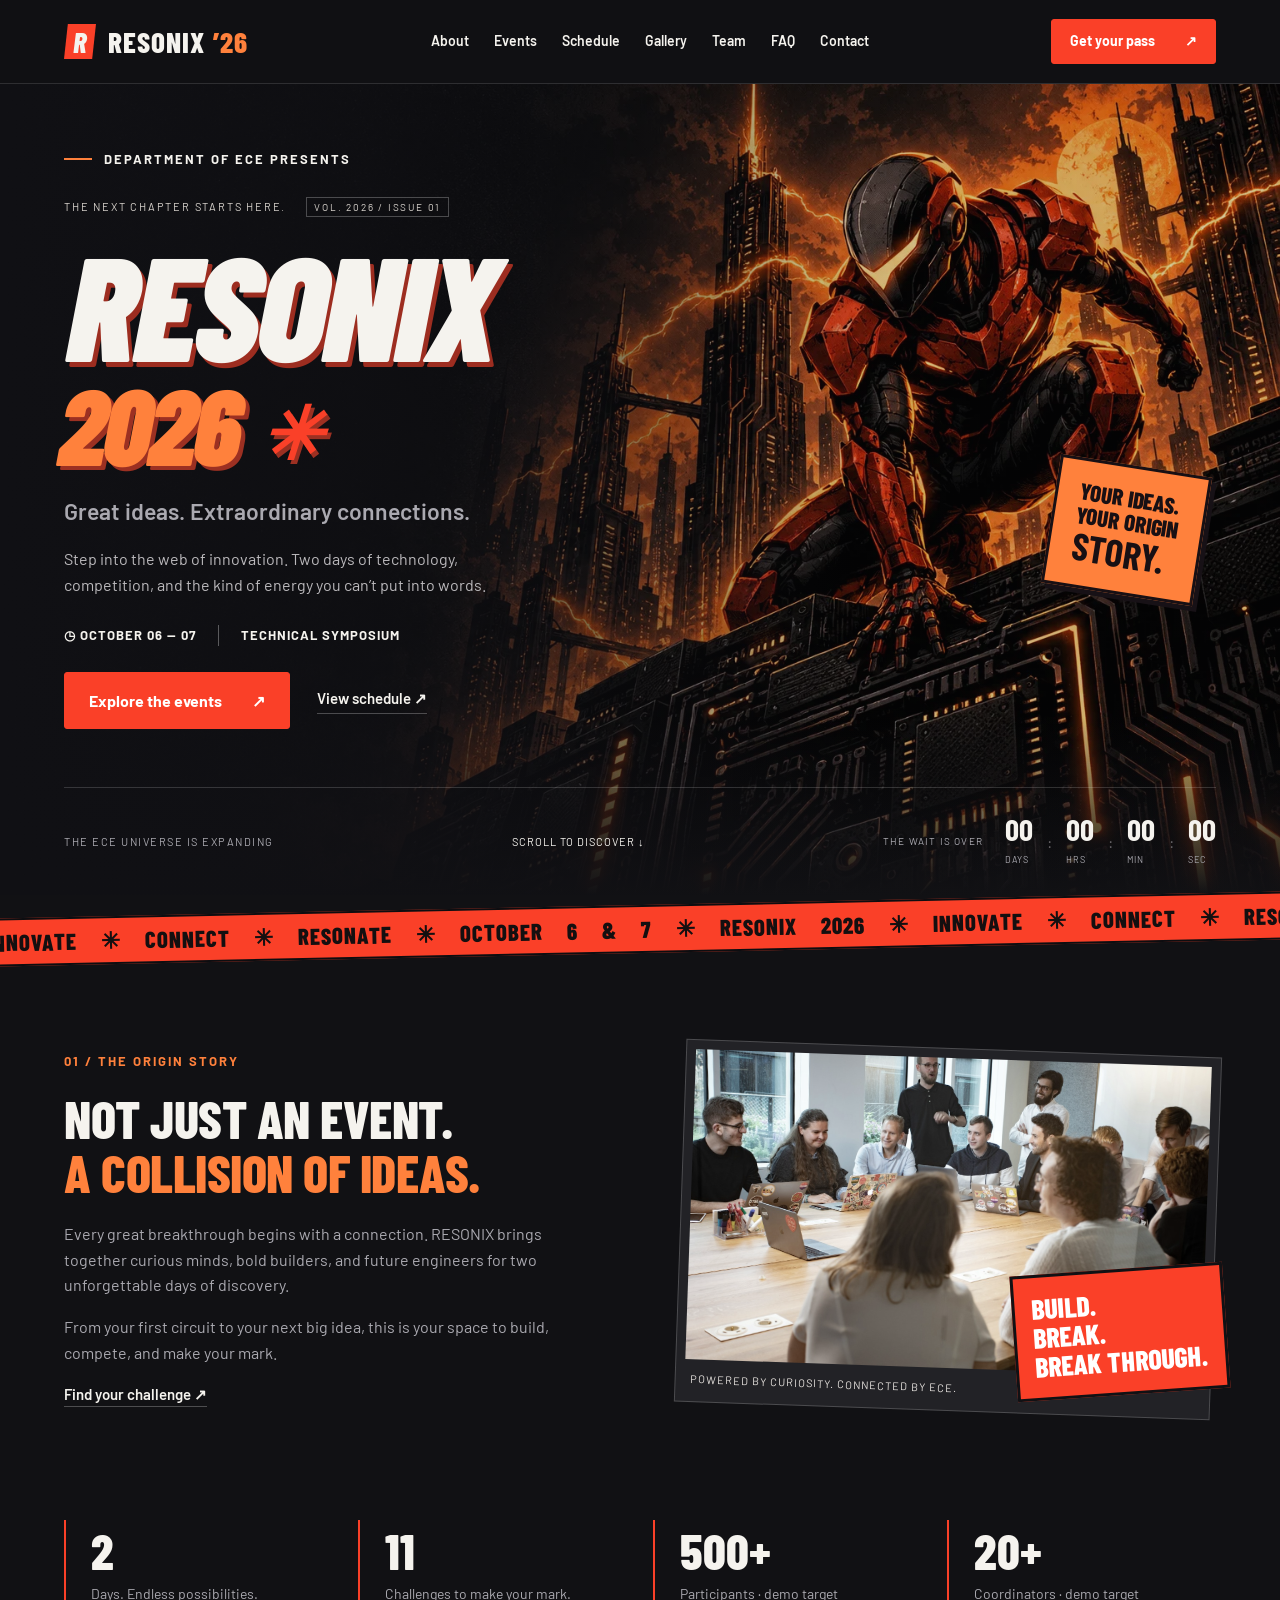
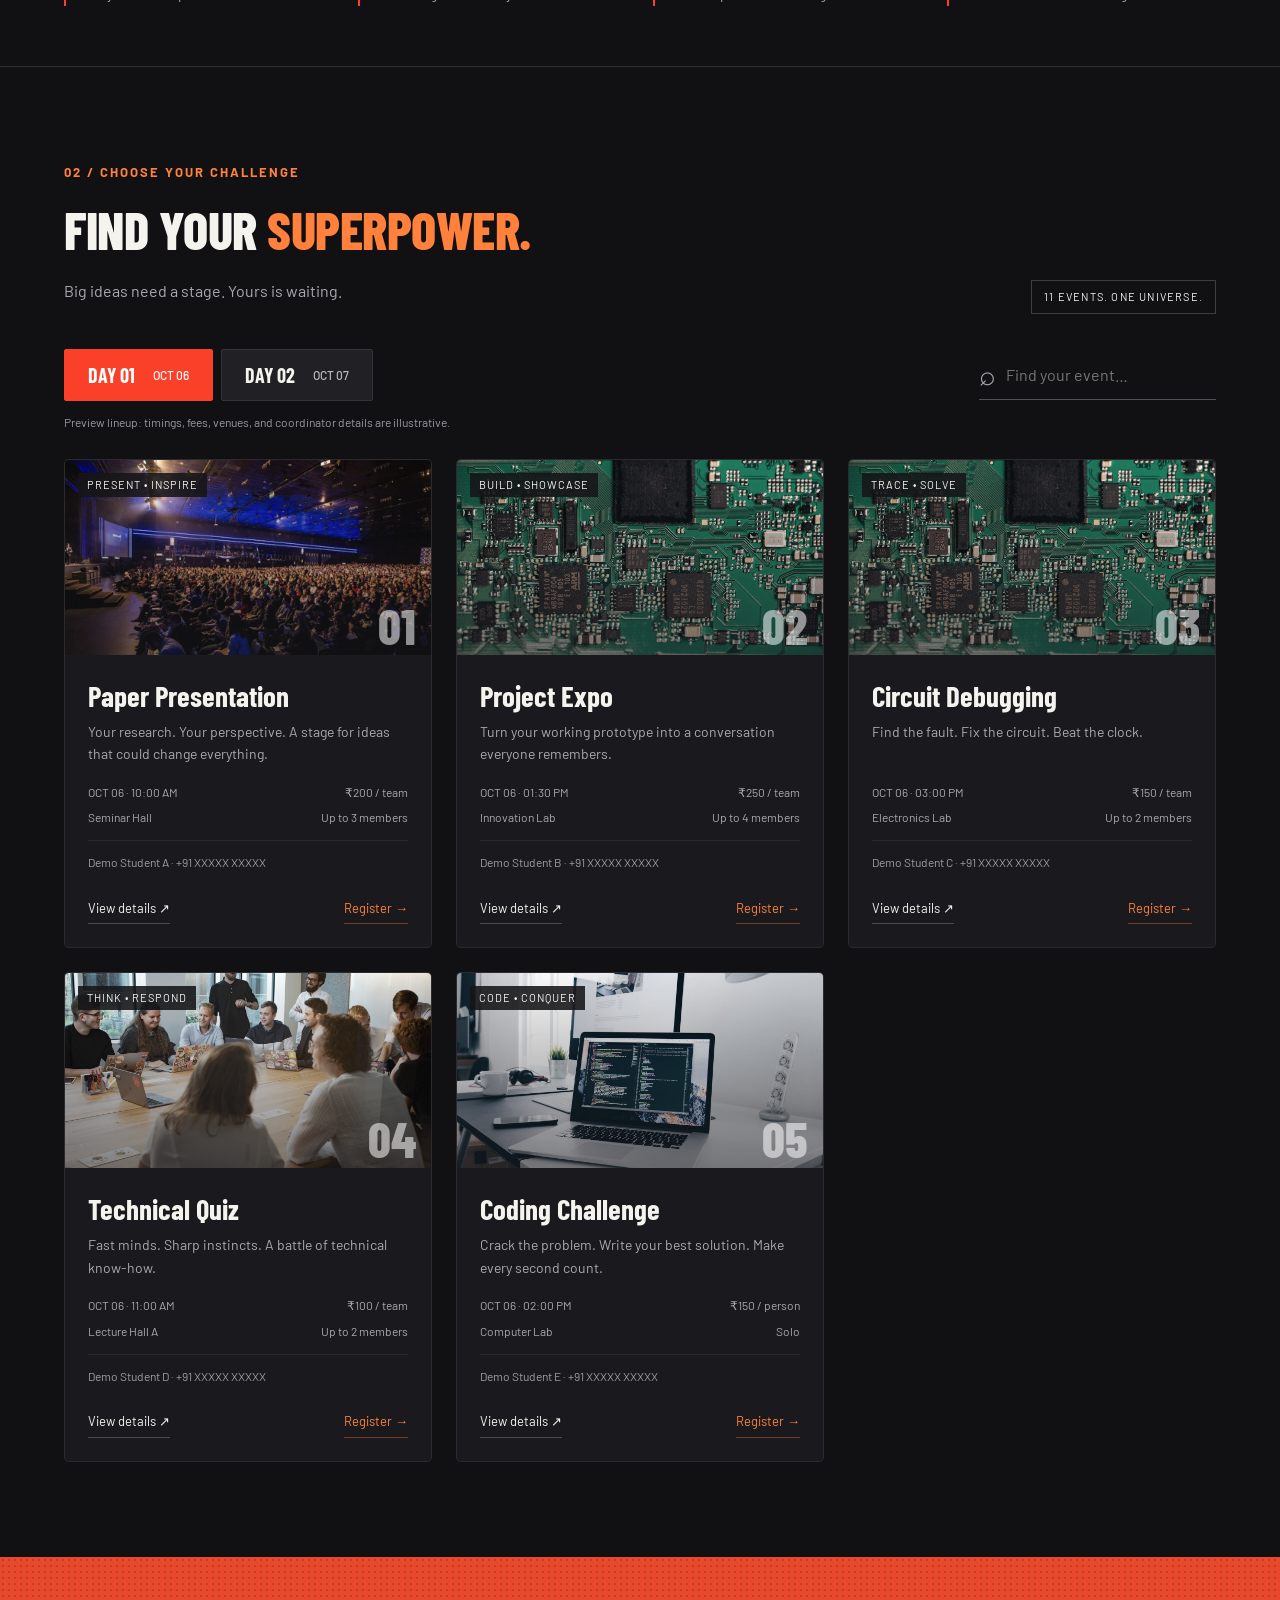
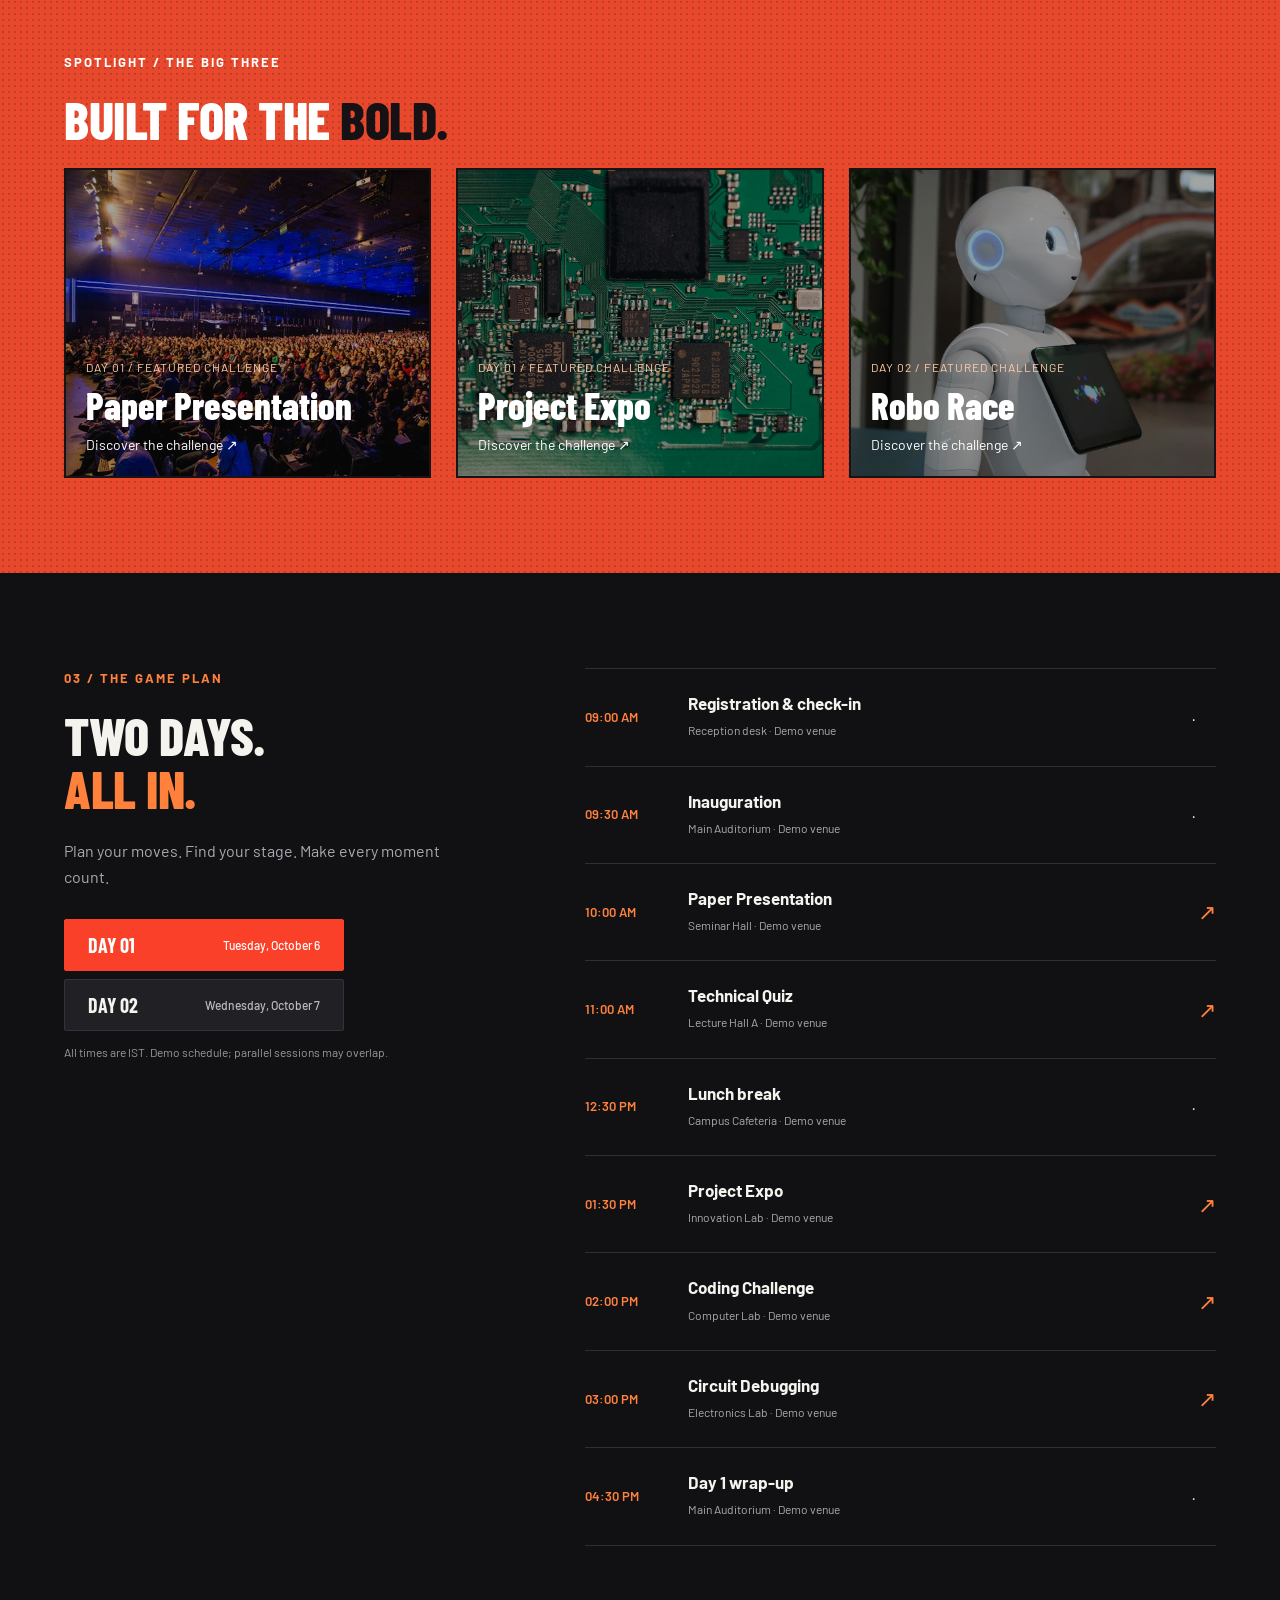
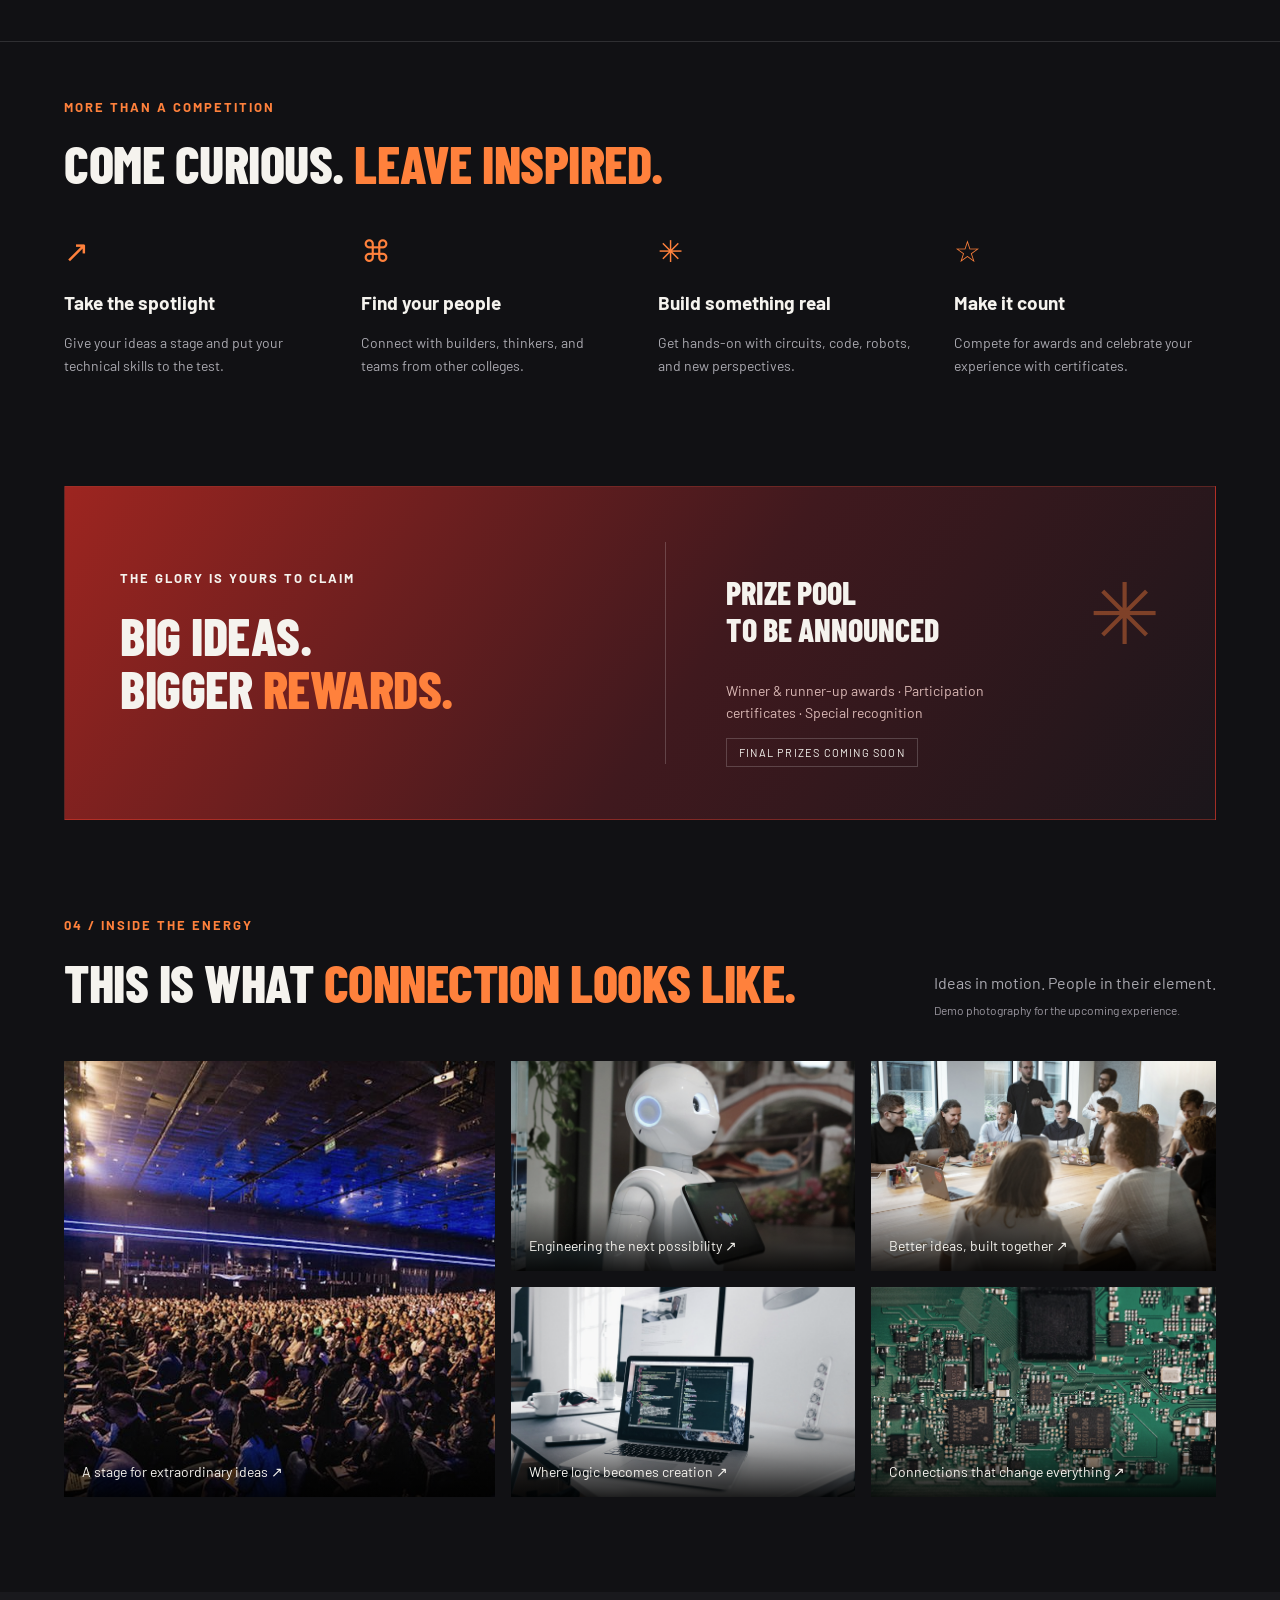
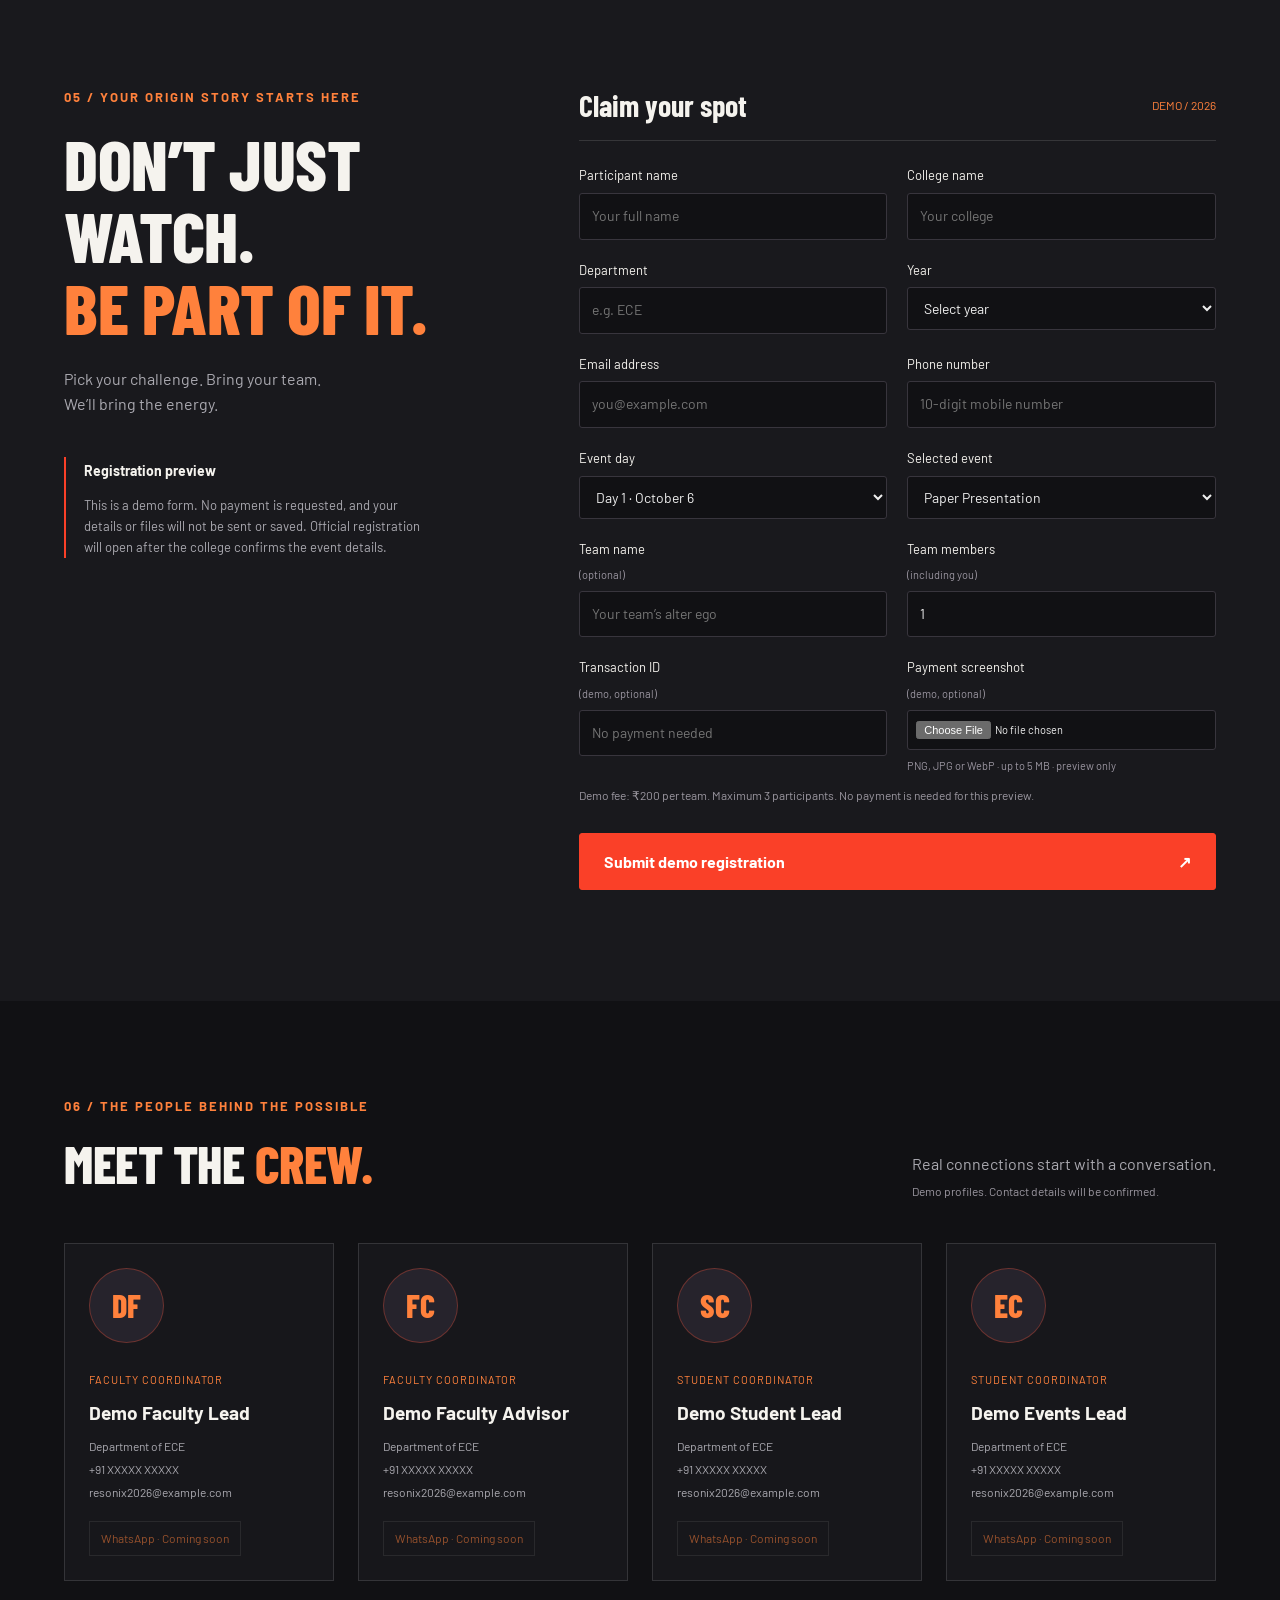
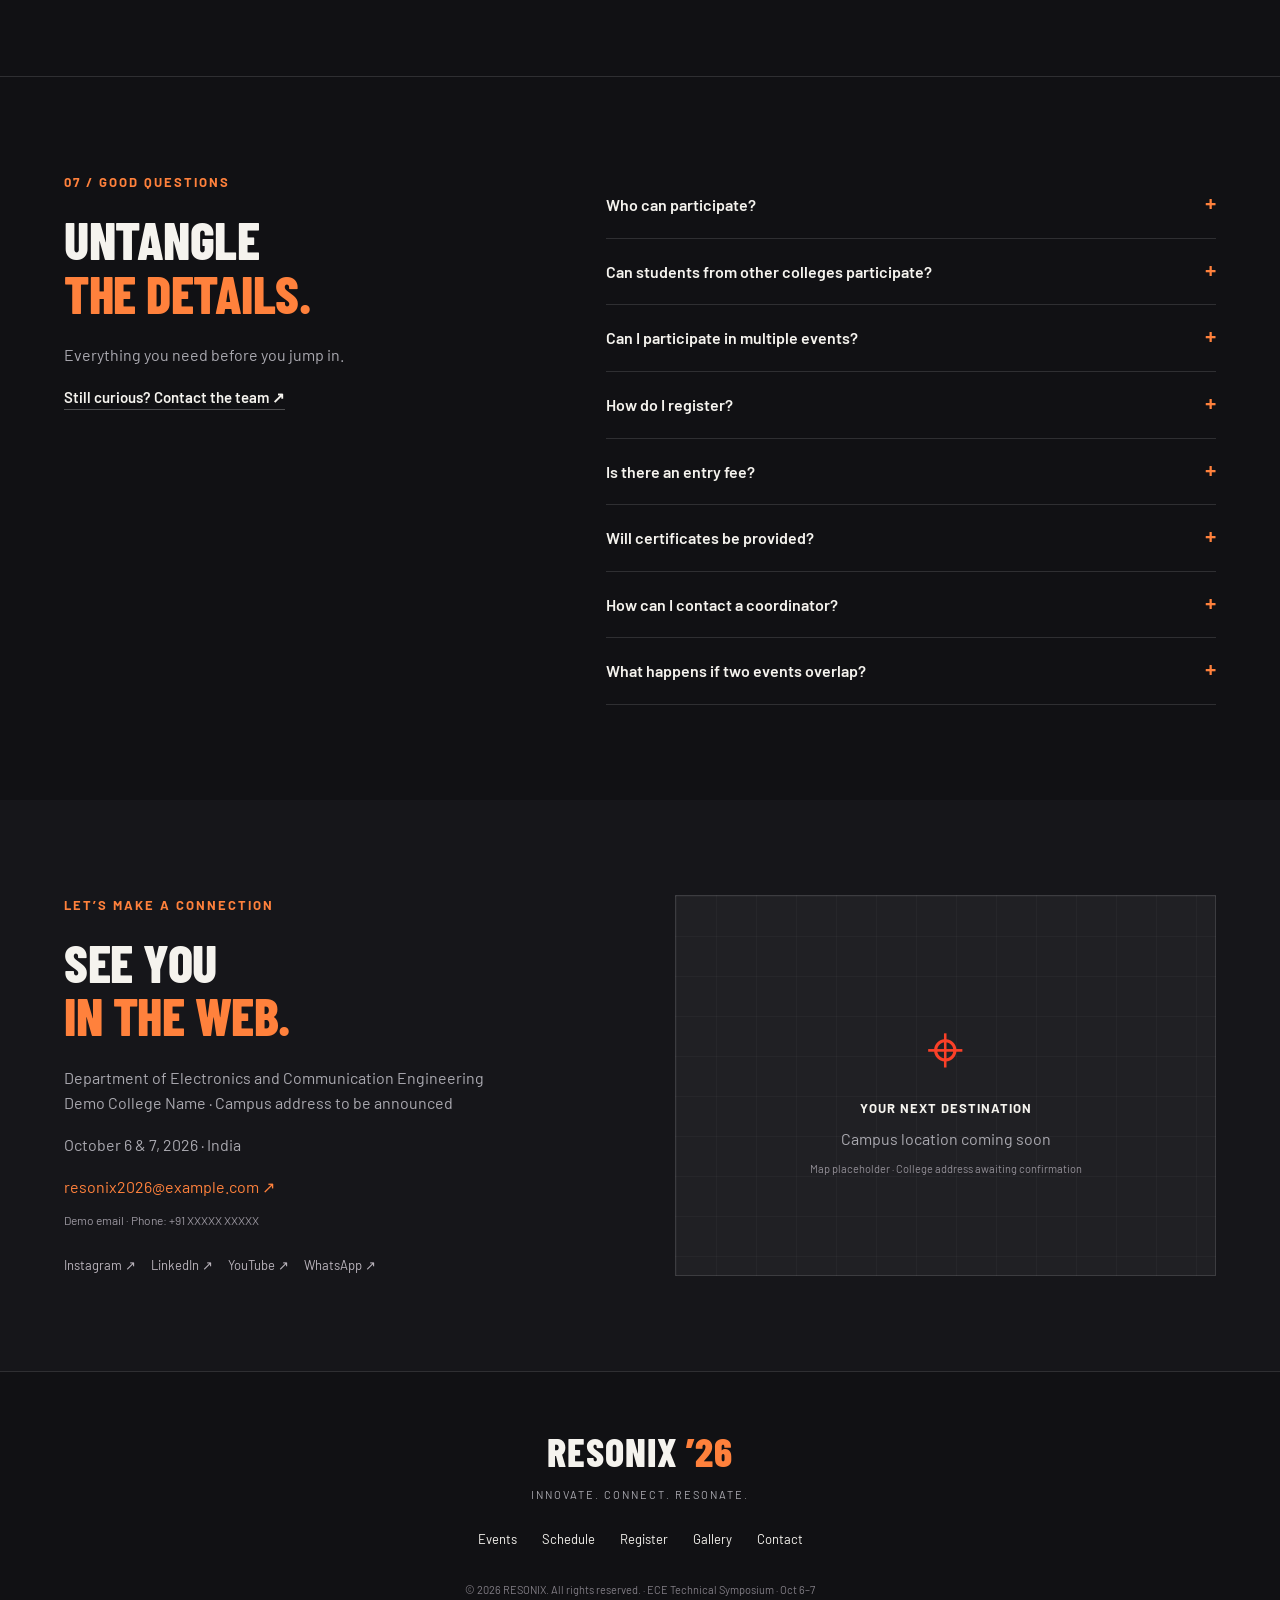
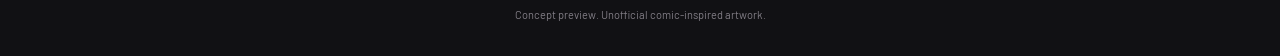
==== index.html @ 9acc8e42 "first commit" ====
<!doctype html>
<html lang="en"><head><meta charset="UTF-8"><meta name="viewport" content="width=device-width, initial-scale=1"><meta name="theme-color" content="#f14723"><title>RESONIX 2026 | Enter the web of innovation</title><meta name="description" content="Two days. Eleven challenges. One extraordinary connection. Explore RESONIX 2026, the ECE technical symposium on October 6 & 7."><link rel="icon" type="image/svg+xml" href="data:image/svg+xml,%3Csvg xmlns='http://www.w3.org/2000/svg' viewBox='0 0 40 40'%3E%3Crect width='40' height='40' rx='8' fill='%23ef4026'/%3E%3Cpath d='M11 30V10h11q10 0 7 9l-5 4 6 7h-8l-7-10h6q5 0 3-4h-7v14' fill='white'/%3E%3C/svg%3E"><link rel="stylesheet" href="style.css"><script src="data.js" defer></script><script src="app.js" defer></script></head><body>
<a class="skip" href="#events">Skip to events</a>
<header class="header"><a class="brand" href="#home" aria-label="Resonix home"><span class="brand-mark">R</span>RESONIX<span class="brand-year">’26</span></a><nav aria-label="Main navigation" id="nav"><a href="#about">About</a><a href="#events">Events</a><a href="#schedule">Schedule</a><a href="#gallery">Gallery</a><a href="#coordinators">Team</a><a href="#faq">FAQ</a><a href="#contact">Contact</a></nav><a class="button small" href="#register">Get your pass <span>↗</span></a><button class="menu" aria-label="Open navigation" aria-expanded="false" aria-controls="nav">☰</button></header>
<main><section class="hero" id="home"><img class="hero-art" src="assets/hero.webp" alt="Original red-and-orange circuit hero overlooking a futuristic city" fetchpriority="high"><div class="hero-shade"></div><div class="hero-content"><div class="eyebrow"><span class="line"></span> DEPARTMENT OF ECE PRESENTS</div><div class="issue">THE NEXT CHAPTER STARTS HERE. <span>VOL. 2026 / ISSUE 01</span></div><h1>RESONIX<span>2026<span class="star">✳</span></span></h1><p class="hero-tagline">Great ideas. Extraordinary connections.</p><p class="hero-description">Step into the web of innovation. Two days of technology, competition, and the kind of energy you can’t put into words.</p><div class="hero-meta"><span>◷ OCTOBER 06 — 07</span><span>TECHNICAL SYMPOSIUM</span></div><div class="actions"><a class="button" href="#events">Explore the events <span>↗</span></a><a class="text-link" href="#schedule">View schedule <span>↗</span></a></div></div><div class="hero-sticker">YOUR IDEAS.<br>YOUR ORIGIN<br><strong>STORY.</strong></div><div class="hero-bottom"><span class="edition">THE ECE UNIVERSE IS EXPANDING</span><a href="#about">SCROLL TO DISCOVER ↓</a><div class="countdown" aria-label="Countdown to October 6, 2026"><span class="count-label">THE COUNTDOWN<br>IS ON</span><div><b id="days">--</b><small>DAYS</small></div><em>:</em><div><b id="hours">--</b><small>HRS</small></div><em>:</em><div><b id="minutes">--</b><small>MIN</small></div><em>:</em><div><b id="seconds">--</b><small>SEC</small></div></div></div></section>
<div class="ticker" aria-hidden="true"><div>INNOVATE ✳ CONNECT ✳ RESONATE ✳ OCTOBER 6 & 7 ✳ RESONIX 2026 ✳ INNOVATE ✳ CONNECT ✳ RESONATE ✳</div></div>
<section class="section about" id="about"><div><div class="eyebrow orange">01 / THE ORIGIN STORY</div><h2>NOT JUST AN EVENT.<br><span>A COLLISION OF IDEAS.</span></h2><p>Every great breakthrough begins with a connection. RESONIX brings together curious minds, bold builders, and future engineers for two unforgettable days of discovery.</p><p>From your first circuit to your next big idea, this is your space to build, compete, and make your mark.</p><a class="text-link" href="#events">Find your challenge ↗</a></div><div class="about-photo"><img src="assets/team.jpg" alt="Demo photograph of people sharing ideas" loading="lazy"><span class="photo-tag">POWERED BY CURIOSITY. CONNECTED BY ECE.</span><div class="photo-stamp">BUILD.<br>BREAK.<br>BREAK THROUGH.</div></div></section>
<div class="stats section"><div><b data-count="2">2</b><span>Days. Endless possibilities.</span></div><div><b data-count="11">11</b><span>Challenges to make your mark.</span></div><div><b data-count="500" data-suffix="+">500+</b><span>Participants · demo target</span></div><div><b data-count="20" data-suffix="+">20+</b><span>Coordinators · demo target</span></div></div>
<section class="section events" id="events"><div class="section-heading"><div><div class="eyebrow orange">02 / CHOOSE YOUR CHALLENGE</div><h2>FIND YOUR <span>SUPERPOWER.</span></h2><p>Big ideas need a stage. Yours is waiting.</p></div><span class="outline-label">11 EVENTS. ONE UNIVERSE.</span></div><div class="event-toolbar"><div class="tabs" role="tablist" aria-label="Event day"><button role="tab" aria-selected="true" aria-controls="event-grid" data-event-day="1">DAY 01 <span>OCT 06</span></button><button role="tab" aria-selected="false" aria-controls="event-grid" data-event-day="2">DAY 02 <span>OCT 07</span></button></div><label class="search"><span>⌕</span><input id="event-search" type="search" placeholder="Find your event…" aria-label="Search events on selected day"></label></div><p class="demo-note">Preview lineup: timings, fees, venues, and coordinator details are illustrative.</p><div class="event-grid" id="event-grid" role="tabpanel" aria-live="polite"></div></section>
<section class="featured section" id="featured"><div class="eyebrow">SPOTLIGHT / THE BIG THREE</div><h2>BUILT FOR THE <span>BOLD.</span></h2><div class="featured-grid" id="featured-grid"></div></section>
<section class="section schedule" id="schedule"><div class="schedule-intro"><div class="eyebrow orange">03 / THE GAME PLAN</div><h2>TWO DAYS.<br><span>ALL IN.</span></h2><p>Plan your moves. Find your stage. Make every moment count.</p><div class="tabs vertical-tabs" role="tablist" aria-label="Schedule day"><button role="tab" aria-selected="true" aria-controls="timeline" data-schedule-day="1">DAY 01 <span>Tuesday, October 6</span></button><button role="tab" aria-selected="false" aria-controls="timeline" data-schedule-day="2">DAY 02 <span>Wednesday, October 7</span></button></div><p class="demo-note">All times are IST. Demo schedule; parallel sessions may overlap.</p></div><div id="timeline" class="timeline" role="tabpanel"></div></section>
<section class="benefits section"><div class="eyebrow orange">MORE THAN A COMPETITION</div><h2>COME CURIOUS. <span>LEAVE INSPIRED.</span></h2><div class="benefit-grid"><article><span>↗</span><h3>Take the spotlight</h3><p>Give your ideas a stage and put your technical skills to the test.</p></article><article><span>⌘</span><h3>Find your people</h3><p>Connect with builders, thinkers, and teams from other colleges.</p></article><article><span>✳</span><h3>Build something real</h3><p>Get hands-on with circuits, code, robots, and new perspectives.</p></article><article><span>☆</span><h3>Make it count</h3><p>Compete for awards and celebrate your experience with certificates.</p></article></div></section>
<section class="prizes section"><div><div class="eyebrow">THE GLORY IS YOURS TO CLAIM</div><h2>BIG IDEAS.<br>BIGGER <span>REWARDS.</span></h2></div><div class="prize-body"><span class="prize-icon">✳</span><h3>PRIZE POOL<br>TO BE ANNOUNCED</h3><p>Winner & runner-up awards · Participation certificates · Special recognition</p><span class="outline-label">FINAL PRIZES COMING SOON</span></div></section>
<section class="section gallery" id="gallery"><div class="section-heading"><div><div class="eyebrow orange">04 / INSIDE THE ENERGY</div><h2>THIS IS WHAT <span>CONNECTION LOOKS LIKE.</span></h2></div><p>Ideas in motion. People in their element.<br><span class="demo-note">Demo photography for the upcoming experience.</span></p></div><div class="gallery-grid" id="gallery-grid"></div></section>
<section class="register section" id="register"><div class="register-intro"><div class="eyebrow orange">05 / YOUR ORIGIN STORY STARTS HERE</div><h2>DON’T JUST<br>WATCH.<br><span>BE PART OF IT.</span></h2><p>Pick your challenge. Bring your team.<br>We’ll bring the energy.</p><div class="registration-note"><b>Registration preview</b><p>This is a demo form. No payment is requested, and your details or files will not be sent or saved. Official registration will open after the college confirms the event details.</p></div></div><form id="registration-form"><div class="form-title"><h3>Claim your spot</h3><span>DEMO / 2026</span></div><div class="form-grid"><label>Participant name<input name="name" required autocomplete="name" placeholder="Your full name" maxlength="100"></label><label>College name<input name="college" required placeholder="Your college" maxlength="160"></label><label>Department<input name="department" required placeholder="e.g. ECE" maxlength="80"></label><label>Year<select name="year" required><option value="">Select year</option><option>1st year</option><option>2nd year</option><option>3rd year</option><option>4th year</option><option>Postgraduate</option></select></label><label>Email address<input name="email" type="email" required autocomplete="email" placeholder="you@example.com"></label><label>Phone number<input name="phone" type="tel" required autocomplete="tel" pattern="[+]?[0-9 ()-]{10,16}" placeholder="10-digit mobile number"></label><label>Event day<select id="registration-day" name="day"><option value="1">Day 1 · October 6</option><option value="2">Day 2 · October 7</option></select></label><label>Selected event<select id="registration-event" name="event" required></select></label><label>Team name <span>(optional)</span><input name="team" placeholder="Your team’s alter ego" maxlength="100"></label><label>Team members <span>(including you)</span><input name="members" type="number" min="1" max="3" value="1" required id="team-members"></label><label>Transaction ID <span>(demo, optional)</span><input name="transaction" placeholder="No payment needed" maxlength="80"></label><label>Payment screenshot <span>(demo, optional)</span><input type="file" accept="image/png,image/jpeg,image/webp" id="payment-file"><small>PNG, JPG or WebP · up to 5 MB · preview only</small></label></div><p id="event-fee" class="demo-note"></p><button class="button submit" type="submit">Submit demo registration <span>↗</span></button><p id="form-status" role="status"></p></form></section>
<section class="section coordinators" id="coordinators"><div class="section-heading"><div><div class="eyebrow orange">06 / THE PEOPLE BEHIND THE POSSIBLE</div><h2>MEET THE <span>CREW.</span></h2></div><p>Real connections start with a conversation.<br><span class="demo-note">Demo profiles. Contact details will be confirmed.</span></p></div><div class="crew-grid" id="crew-grid"></div></section>
<section class="section faq" id="faq"><div><div class="eyebrow orange">07 / GOOD QUESTIONS</div><h2>UNTANGLE<br><span>THE DETAILS.</span></h2><p>Everything you need before you jump in.</p><a class="text-link" href="#contact">Still curious? Contact the team ↗</a></div><div id="faq-list"></div></section>
<section class="section contact" id="contact"><div><div class="eyebrow orange">LET’S MAKE A CONNECTION</div><h2>SEE YOU<br><span>IN THE WEB.</span></h2><p>Department of Electronics and Communication Engineering<br>Demo College Name · Campus address to be announced</p><p>October 6 & 7, 2026 · India</p><a href="mailto:resonix2026@example.com">resonix2026@example.com ↗</a><p class="demo-note">Demo email · Phone: +91 XXXXX XXXXX</p><div class="socials"><button data-coming="Instagram">Instagram ↗</button><button data-coming="LinkedIn">LinkedIn ↗</button><button data-coming="YouTube">YouTube ↗</button><button data-coming="WhatsApp">WhatsApp ↗</button></div></div><div class="map-placeholder"><span class="map-pin">⌖</span><b>YOUR NEXT DESTINATION</b><p>Campus location coming soon</p><small>Map placeholder · College address awaiting confirmation</small></div></section>
</main><footer><a class="brand" href="#home">RESONIX<span class="brand-year">’26</span></a><p>INNOVATE. CONNECT. RESONATE.</p><div><a href="#events">Events</a><a href="#schedule">Schedule</a><a href="#register">Register</a><a href="#gallery">Gallery</a><a href="#contact">Contact</a></div><small>© 2026 RESONIX. All rights reserved. · ECE Technical Symposium · Oct 6–7<br>Concept preview. Unofficial comic-inspired artwork.</small></footer>
<dialog id="event-dialog"><button class="dialog-close" aria-label="Close event details">×</button><div id="event-detail"></div></dialog><dialog id="lightbox"><button class="dialog-close" aria-label="Close photo">×</button><img id="lightbox-image" src="" alt=""><p id="lightbox-caption"></p></dialog><div id="toast" role="status"></div>
</body></html>
---- style.css ----
@import url('https://fonts.googleapis.com/css2?family=Barlow+Condensed:wght@600;700;800;900&family=Barlow:wght@400;500;600;700;800&display=swap');
:root{--bg:#111114;--panel:#1a1a1e;--text:#f5f3ee;--muted:#aaa9b0;--line:#ffffff20;--red:#fa4028;--orange:#ff813c;--heading:'Barlow Condensed',Impact,'Arial Narrow',sans-serif;--body:'Barlow',Arial,sans-serif;color-scheme:dark}*{box-sizing:border-box}html{scroll-behavior:smooth;scroll-padding-top:90px}body{margin:0;background:var(--bg);color:var(--text);font:16px/1.6 var(--body)}button,input,select{font:inherit}button,a,input,select{ -webkit-tap-highlight-color:transparent}button,a{touch-action:manipulation}button{cursor:pointer}a{color:inherit;text-decoration:none}button:focus-visible,a:focus-visible{outline:2px solid var(--orange);outline-offset:5px}img{display:block;width:100%;object-fit:cover}button{color:inherit}button:disabled{cursor:not-allowed;opacity:.55}.skip{position:fixed;top:-100px;z-index:100;background:var(--red);padding:12px}.skip:focus{top:8px}.header{height:84px;display:flex;align-items:center;justify-content:space-between;padding:0 5%;gap:24px;position:sticky;top:0;z-index:20;background:#111114ed;border-bottom:1px solid var(--line);backdrop-filter:blur(15px)}.brand{font:800 29px var(--heading);display:flex;align-items:center;gap:8px;letter-spacing:1px}.brand-mark{display:grid;place-items:center;background:var(--red);font-style:italic;width:32px;height:35px;clip-path:polygon(12% 0,100% 0,88% 100%,0 100%);margin-right:4px}.brand-year{color:var(--orange)}nav{display:flex;gap:25px;font-size:14px;font-weight:600}nav a:hover{color:var(--orange)}.button{border:1px solid var(--red);background:var(--red);color:white;padding:15px 24px;display:inline-flex;align-items:center;justify-content:space-between;gap:30px;font-weight:700;border-radius:3px;transition:background .2s,transform .2s}.button:hover{background:#ff603b;transform:translateY(-2px)}.button.small{font-size:14px;padding:10px 18px}.menu{display:none;border:0;background:transparent;font-size:26px}.hero{position:relative;min-height:740px;overflow:hidden;padding:65px 5% 0;isolation:isolate}.hero-art{position:absolute;inset:0;height:100%;z-index:-3;object-position:center 47%}.hero-shade{position:absolute;inset:0;z-index:-2;background:linear-gradient(90deg,#101014 0%,#101014d9 29%,#10101430 67%),linear-gradient(0deg,#111114 0%,transparent 22%)}.hero-content{position:relative;max-width:750px}.eyebrow{font-size:13px;letter-spacing:2px;font-weight:700;display:flex;align-items:center;gap:12px}.line{height:2px;width:28px;background:var(--orange)}.orange{color:var(--orange)}.issue{margin-top:27px;font-size:11px;letter-spacing:1.8px;color:#d6d1cb;display:flex;gap:20px;align-items:center}.issue span{border:1px solid #ffffff40;padding:1px 7px;font-size:10px}.hero h1{font:900 clamp(90px,11.5vw,178px)/.85 var(--heading);letter-spacing:-3px;margin:24px 0 22px;font-style:italic;transform:skew(-4deg);text-shadow:5px 5px 0 #9d2d20}.hero h1>span{display:block;color:var(--orange);font-size:.73em;margin-top:12px;text-shadow:4px 4px 0 #9c3022}.star{display:inline-block;font-size:.68em;margin-left:22px;color:var(--red);vertical-align:10%}.hero-tagline{font-size:23px;font-weight:600;margin:24px 0 10px}.hero-description{max-width:450px;font-size:16px;color:#bbb9bc;line-height:1.65}.hero-meta{display:flex;gap:22px;margin:26px 0;font-size:13px;font-weight:700;letter-spacing:1px}.hero-meta span+span{border-left:1px solid #ffffff50;padding-left:22px}.actions{display:flex;gap:27px;align-items:center}.text-link{font-size:15px;font-weight:600;padding-bottom:3px;border-bottom:1px solid #ffffff40}.text-link:hover{color:var(--orange)}.hero-sticker{position:absolute;right:6%;top:47%;transform:rotate(9deg);color:#181014;background:var(--orange);padding:18px 22px;font:800 23px/1.05 var(--heading);border:3px solid #181014;box-shadow:5px 5px 0 #171116}.hero-sticker strong{font-size:38px}.hero-bottom{display:flex;align-items:center;justify-content:space-between;margin-top:58px;padding:25px 0;border-top:1px solid #ffffff29;gap:20px}.edition{font-size:11px;letter-spacing:1.5px;color:var(--muted)}.hero-bottom>a{font-size:11px;letter-spacing:1px}.countdown{display:flex;align-items:center;gap:14px}.count-label{font-size:10px;line-height:1.5;letter-spacing:1.2px;color:var(--muted);margin-right:8px}.countdown b{font:700 31px/1 var(--heading);display:block}.countdown small{font-size:9px;letter-spacing:1px;color:var(--muted)}.countdown em{color:#69666a;font-style:normal}.ticker{overflow:hidden;background:var(--red);border-block:2px solid #0d0d10;transform:rotate(-1.2deg);margin:10px -1% 0;width:102%;padding:8px 0}.ticker div{white-space:nowrap;word-spacing:18px;font:800 23px var(--heading);letter-spacing:1px;animation:marquee 35s linear infinite;color:#140f10}.section{max-width:1400px;margin:auto;padding:95px 5%}.about{display:grid;grid-template-columns:1fr 1fr;gap:80px;align-items:center}h2{font:800 clamp(34px,4.1vw,58px)/1.02 var(--heading);letter-spacing:-.5px;margin:20px 0 22px}h2 span{color:var(--orange)}p{color:var(--muted)}.about p{max-width:540px}.about-photo{position:relative;transform:rotate(2deg);border:1px solid #ffffff30;padding:9px;background:#222226}.about-photo img{height:310px;filter:saturate(.65)}.photo-tag{display:block;font-size:11px;letter-spacing:1px;padding:11px 6px 4px;color:#e6e2de}.photo-stamp{position:absolute;bottom:20px;right:-15px;font:800 28px/1.03 var(--heading);background:var(--red);padding:17px;color:#fff;transform:rotate(-6deg);border:3px solid #111114}.stats{padding-top:15px;padding-bottom:60px;display:grid;grid-template-columns:repeat(4,1fr);border-bottom:1px solid var(--line);gap:25px}.stats div{border-left:2px solid var(--red);padding-left:25px}.stats b{display:block;font:800 50px var(--heading)}.stats span{font-size:14px;color:var(--muted)}.section-heading{display:flex;justify-content:space-between;align-items:end;gap:30px;margin-bottom:30px}.section-heading p{margin:10px 0;max-width:380px}.outline-label{border:1px solid #ffffff30;padding:7px 12px;letter-spacing:1.2px;font-size:11px;white-space:nowrap}.event-toolbar{display:flex;justify-content:space-between;align-items:center;margin:35px 0 10px;gap:25px}.tabs{display:flex;gap:8px}.tabs button{padding:13px 23px;background:#202025;border:1px solid #33333b;font:700 20px var(--heading);display:flex;align-items:center;gap:18px;border-radius:2px}.tabs button span{font:500 12px var(--body);color:#bbb9c1}.tabs button[aria-selected=true]{background:var(--red);border-color:var(--red);color:#fff}.tabs button[aria-selected=true] span{color:#fff}.search{display:flex;align-items:center;gap:10px;border-bottom:1px solid #55515a;color:#aaa6af}.search input{background:transparent;border:0;padding:12px 0;color:#fff;outline:none;width:210px}.search span{font-size:28px}.demo-note{font-size:12px;color:#9b97a0}.event-grid{display:grid;grid-template-columns:repeat(3,1fr);gap:24px;margin-top:27px}.event-card{background:var(--panel);border:1px solid #ffffff13;border-radius:5px;overflow:hidden;transition:transform .25s,border-color .25s}.event-card:hover{transform:translateY(-5px);border-color:#ff683b80}.card-image{position:relative;height:195px;overflow:hidden}.card-image img{height:100%;filter:saturate(.7);transition:transform .5s}.event-card:hover img{transform:scale(1.05)}.card-image:after{content:'';position:absolute;inset:0;background:linear-gradient(transparent,#17171b85)}.card-tag{position:absolute;top:13px;left:13px;padding:3px 9px;background:#151517df;font-size:11px;letter-spacing:1px;z-index:1}.card-num{position:absolute;right:15px;bottom:0;z-index:1;font:800 50px var(--heading);color:#ffffff8a}.card-body{padding:23px}.card-body h3{font:700 29px var(--heading);margin:0 0 8px}.card-body>p{font-size:14px;min-height:45px;margin:0 0 17px}.card-info{font-size:12px;color:#aaa6ad;display:grid;gap:6px}.card-info>div{display:flex;justify-content:space-between;gap:10px}.card-coordinator{font-size:12px;color:#9f9aa4;margin-top:13px;border-top:1px solid #ffffff12;padding-top:12px}.card-actions{display:flex;gap:14px;align-items:center;justify-content:space-between;margin-top:20px}.card-actions button{background:transparent;border:0;border-bottom:1px solid #ffffff35;padding:5px 0;font-size:13px}.card-actions button:last-child{color:var(--orange);border-color:#fc743863}.empty{grid-column:1/-1;padding:40px;text-align:center;border:1px solid var(--line)}.featured{background:#e8482c;background-image:radial-gradient(#17111430 1px,transparent 1px);background-size:6px 6px;max-width:none;padding-inline:max(5%,calc((100% - 1260px)/2));color:white}.featured h2 span{color:#161115}.featured-grid{display:grid;grid-template-columns:repeat(3,1fr);gap:25px}.feature-card{position:relative;height:310px;overflow:hidden;border:2px solid #181316;background:#1d1718;cursor:pointer;text-align:left;padding:0}.feature-card img{height:100%;filter:brightness(.65);transition:transform .4s}.feature-card:hover img{transform:scale(1.04)}.feature-card>div{position:absolute;inset:auto 20px 20px}.feature-card small{letter-spacing:1px;color:#ffc9a6;font-size:12px}.feature-card h3{font:800 37px var(--heading);margin:4px 0}.feature-card span{font-size:14px}.schedule{display:grid;grid-template-columns:1fr 1.5fr;gap:100px}.vertical-tabs{flex-direction:column;max-width:280px;margin-top:30px}.vertical-tabs button{justify-content:space-between}.timeline{border-top:1px solid var(--line)}.timeline-item{display:grid;grid-template-columns:85px 1fr 24px;gap:18px;padding:21px 0;border-bottom:1px solid var(--line);align-items:center}.timeline-item time{color:var(--orange);font-size:13px;font-weight:600}.timeline-item h3{font-size:17px;margin:0}.timeline-item p{font-size:12px;margin:4px 0}.timeline-item button{border:0;background:transparent;font-size:22px;color:var(--orange)}.benefits{border-top:1px solid var(--line);padding-top:55px}.benefit-grid{display:grid;grid-template-columns:repeat(4,1fr);gap:35px;margin-top:35px}.benefit-grid article>span{font-size:30px;color:var(--orange)}.benefit-grid h3{font-size:19px;margin:14px 0 8px}.benefit-grid p{font-size:14px}.prizes{margin-inline:5%;padding:55px;max-width:1260px;background:linear-gradient(125deg,#9d2520,#40191e 55%,#1b161b);border:1px solid #e9473350;display:grid;grid-template-columns:1fr 1fr;gap:50px;align-items:center;position:relative}.prize-body{border-left:1px solid #ffffff30;padding-left:60px;position:relative}.prize-icon{position:absolute;right:0;top:0;font-size:85px;color:var(--orange);opacity:.4}.prize-body h3{font:800 32px/1.15 var(--heading);position:relative}.prize-body p{max-width:330px;font-size:14px;color:#dab8b5}.gallery-grid{display:grid;grid-template-columns:1.25fr 1fr 1fr;grid-template-rows:210px 210px;gap:16px}.gallery-grid button{padding:0;border:0;position:relative;overflow:hidden;background:#242429;text-align:left}.gallery-grid button:first-child{grid-row:span 2}.gallery-grid img{height:100%;filter:saturate(.6);transition:transform .4s}.gallery-grid button:hover img{transform:scale(1.045)}.gallery-grid span{position:absolute;bottom:0;left:0;right:0;padding:35px 18px 14px;background:linear-gradient(transparent,#000d);font-size:14px}.register{background:#19191d;max-width:none;padding-inline:max(5%,calc((100% - 1260px)/2));display:grid;grid-template-columns:1fr 1.45fr;gap:75px}.register-intro h2{font-size:clamp(45px,5.5vw,76px)}.registration-note{border-left:2px solid var(--red);padding-left:18px;margin-top:40px;max-width:360px}.registration-note b{font-size:14px}.registration-note p{font-size:13px}.form-title{display:flex;align-items:center;justify-content:space-between;border-bottom:1px solid var(--line);padding-bottom:17px;margin-bottom:24px}.form-title h3{font:700 30px var(--heading);margin:0}.form-title span{font-size:12px;color:var(--orange)}.form-grid{display:grid;grid-template-columns:1fr 1fr;gap:20px}.form-grid label{font-size:13px;display:flex;flex-direction:column;gap:7px}.form-grid label span,.form-grid small{font-size:11px;color:#99949f}.form-grid input,.form-grid select{min-width:0;width:100%;background:#111114;color:#eee;border:1px solid #38353d;border-radius:3px;padding:11px 12px;font-size:14px;outline:none}.form-grid input:focus,.form-grid select:focus{border-color:var(--orange)}.form-grid input[type=file]{font-size:11px;padding:10px 8px}.submit{width:100%;margin-top:15px}.crew-grid{display:grid;grid-template-columns:repeat(4,1fr);gap:24px}.crew-card{border:1px solid var(--line);padding:24px;background:#17171b}.crew-avatar{width:75px;height:75px;border-radius:50%;background:#26232c;color:var(--orange);display:grid;place-items:center;font:800 32px var(--heading);border:1px solid #fd563852;margin-bottom:22px}.crew-card small{color:var(--orange);font-size:11px;letter-spacing:1px}.crew-card h3{font-size:19px;margin:8px 0}.crew-card p{font-size:12px;margin:4px 0;overflow-wrap:anywhere}.crew-card button,.contact-buttons button{background:transparent;color:var(--orange);border:1px solid #ffffff25;padding:7px 11px;font-size:12px;margin-top:15px}.faq{display:grid;grid-template-columns:1fr 1.35fr;gap:90px;border-top:1px solid var(--line)}details{border-bottom:1px solid var(--line)}summary{list-style:none;cursor:pointer;padding:20px 25px 20px 0;font-weight:600;font-size:16px;position:relative}summary:after{content:'+';position:absolute;right:0;color:var(--orange);font-size:23px;top:12px}details[open] summary:after{content:'−'}details p{margin:0 0 20px;font-size:14px}.contact{display:grid;grid-template-columns:1fr 1fr;gap:70px;background:#16161a}.contact a{color:var(--orange)}.socials{display:flex;gap:15px;flex-wrap:wrap;margin-top:25px}.socials button{padding:0;background:transparent;border:0;color:#bbb5bd;font-size:13px}.map-placeholder{background-color:#202024;background-image:linear-gradient(#ffffff07 1px,transparent 1px),linear-gradient(90deg,#ffffff07 1px,transparent 1px);background-size:40px 40px;display:flex;flex-direction:column;justify-content:center;align-items:center;text-align:center;padding:30px;border:1px solid var(--line);min-height:300px}.map-pin{font-size:65px;color:var(--red)}.map-placeholder b{font-size:13px;letter-spacing:1px}.map-placeholder p{margin:8px 0}.map-placeholder small{font-size:11px;color:#938f97}footer{padding:55px 5% 30px;text-align:center;border-top:1px solid var(--line)}footer .brand{justify-content:center;font-size:40px}footer p{font-size:11px;letter-spacing:2px}footer>div{display:flex;justify-content:center;gap:25px;margin:25px 0;font-size:13px}footer small{font-size:11px;line-height:1.8;color:#817d85}dialog{padding:0;border:1px solid #51444a;border-radius:8px;background:#1a1a1f;color:var(--text);width:min(820px,92vw);max-height:90vh;box-shadow:0 25px 100px #0008}dialog::backdrop{background:#050409db;backdrop-filter:blur(7px)}.dialog-close{position:sticky;float:right;right:12px;top:12px;margin:12px 12px -50px 0;z-index:5;border:1px solid #ffffff60;background:#171419;border-radius:50%;width:36px;height:36px;font-size:25px}.detail-image{height:240px}.detail-body{padding:28px 35px}.detail-body h2{margin-top:10px}.detail-body h3{font-size:19px;margin-top:28px}.detail-body p,.detail-body li{font-size:14px;color:#c0bac5}.detail-meta{display:grid;grid-template-columns:repeat(3,1fr);gap:12px;background:#111114;padding:20px;font-size:14px}.detail-meta span{display:block;font-size:11px;color:var(--muted);margin-bottom:4px}.topics{display:flex;gap:7px;flex-wrap:wrap}.topics span{border:1px solid #ffffff25;padding:3px 9px;font-size:12px;color:#ffab7e}.detail-register{margin-top:25px;width:100%}.contact-buttons{display:flex;gap:10px}#lightbox{width:min(1100px,94vw);background:#111114}#lightbox-image{max-height:75vh;object-fit:contain}#lightbox-caption{padding:0 20px;font-size:14px}#toast{position:fixed;bottom:24px;left:50%;transform:translateX(-50%);z-index:100;background:#fff1e9;color:#25171b;border-left:4px solid var(--red);padding:13px 22px;box-shadow:0 10px 40px #0007;max-width:90vw;width:max-content;display:none;font-size:14px}.reveal{animation:appear .6s both}@keyframes appear{from{opacity:0;transform:translateY(16px)}to{opacity:1;transform:translateY(0)}}@keyframes marquee{to{transform:translateX(-28%)}}@media(min-width:1400px){.prizes{margin-inline:auto}}@media(max-width:1100px){nav{gap:15px}.header{padding-inline:4%;gap:15px}.brand{font-size:26px}.hero{min-height:700px}.hero h1{font-size:130px}.hero-sticker{right:5%;top:42%}.hero-bottom .edition{display:none}.about{gap:40px}.section{padding-block:70px}.schedule,.register,.faq{gap:40px}.crew-grid{grid-template-columns:repeat(2,1fr)}.prizes{padding:35px}.event-grid{gap:16px}.card-body{padding:18px}}@media(max-width:800px){.header{height:70px}.header nav{display:none;position:absolute;top:70px;left:0;right:0;background:#17171c;padding:25px;flex-wrap:wrap;box-shadow:0 20px 30px #0006}.header nav.open{display:flex}.menu{display:block}.header .small{margin-left:auto}.hero{padding-top:45px;min-height:720px}.hero h1{font-size:115px}.hero-art{object-position:63% center;opacity:.65}.hero-shade{background:linear-gradient(90deg,#101014e8,#10101435),linear-gradient(0deg,#111114,transparent 60%)}.hero-sticker{display:none}.hero-description{max-width:360px}.hero-content{max-width:100%}.hero-bottom{margin-top:40px}.hero-bottom>a{display:none}.countdown{width:100%;justify-content:center}.event-grid{grid-template-columns:repeat(2,1fr)}.section-heading{display:block}.outline-label{display:inline-block}.about,.schedule,.register,.faq,.contact{grid-template-columns:1fr;gap:35px}.about-photo{max-width:560px}.stats{grid-template-columns:repeat(2,1fr);gap:30px}.stats span{font-size:13px}.benefit-grid{grid-template-columns:repeat(2,1fr)}.prizes{grid-template-columns:1fr}.prize-body{border-left:0;border-top:1px solid var(--line);padding:15px 0 0}.gallery-grid{grid-template-columns:1fr 1fr;grid-template-rows:220px 200px 200px}.gallery-grid button:first-child{grid-column:span 2;grid-row:span 1}.featured-grid{gap:14px}.feature-card{height:260px}.feature-card h3{font-size:29px}.registration-note{max-width:none;margin-top:20px}.register-intro h2 br{display:none}.register-intro h2{font-size:55px}.vertical-tabs{flex-direction:row;max-width:none}.vertical-tabs button{flex:1;flex-wrap:wrap;gap:5px}.section{padding-block:55px}.detail-meta{grid-template-columns:1fr 1fr}}@media(max-width:500px){.header .brand{font-size:24px}.brand-mark{display:none}.header .small{font-size:12px;padding:8px 12px;gap:12px}.hero h1{font-size:clamp(85px,24vw,115px)}.hero-tagline{font-size:19px}.hero{min-height:700px}.hero-meta{gap:10px;font-size:11px}.hero-meta span+span{padding-left:10px}.issue span{display:none}.eyebrow{font-size:11px;letter-spacing:1.5px}.actions{gap:18px}.actions .button{font-size:14px;padding:12px 16px;gap:16px}.text-link{font-size:13px}.hero-bottom{padding-block:22px}.countdown{gap:10px}.count-label{font-size:9px}.ticker div{font-size:20px}.about-photo img{height:250px}.photo-stamp{right:-5px;font-size:24px}.photo-tag{font-size:9px}.event-toolbar{flex-direction:column;align-items:stretch;gap:15px}.tabs button{flex:1;padding:12px 16px;gap:12px}.search input{width:100%}.event-grid{grid-template-columns:1fr}.card-image{height:220px}.card-body>p{min-height:0}.card-body{padding:23px}.card-info,.card-coordinator{font-size:13px}.featured-grid{grid-template-columns:1fr}.feature-card{height:250px}.benefit-grid{gap:20px}.prizes{padding:25px}.crew-grid{gap:12px}.crew-card{padding:18px 14px}.crew-card h3{font-size:17px}.form-grid{grid-template-columns:1fr}.section-heading h2{font-size:36px}.register-intro h2{font-size:43px}.gallery-grid{gap:10px;grid-template-rows:220px 170px 170px}.gallery-grid span{font-size:12px;padding:20px 10px 10px}.detail-body{padding:24px}.detail-image{height:190px}.detail-meta{padding:15px;font-size:13px}.timeline-item{grid-template-columns:70px 1fr 20px;gap:12px}.timeline-item h3{font-size:16px}footer>div{gap:17px}.section{padding-inline:5%}h2{font-size:38px}}@media(prefers-reduced-motion:reduce){html{scroll-behavior:auto}*,*:before,*:after{animation:none!important;transition:none!important}}
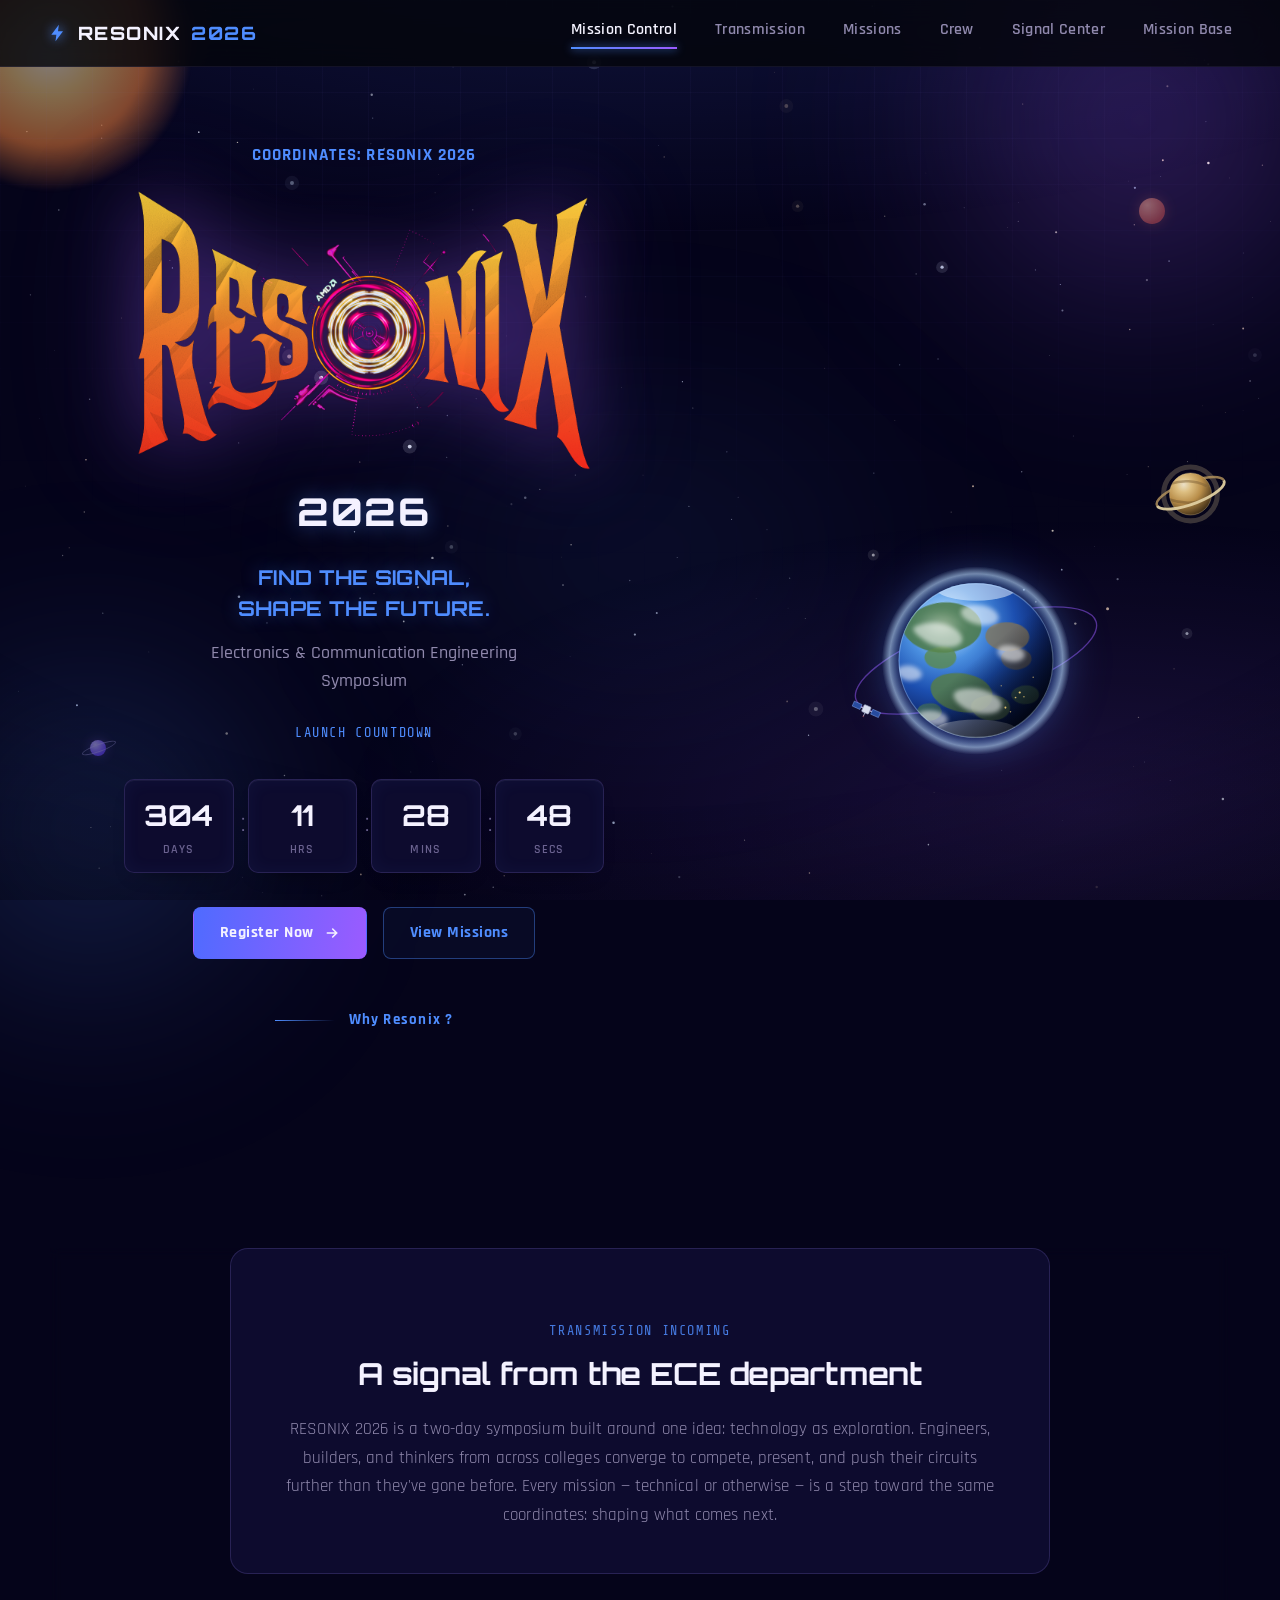
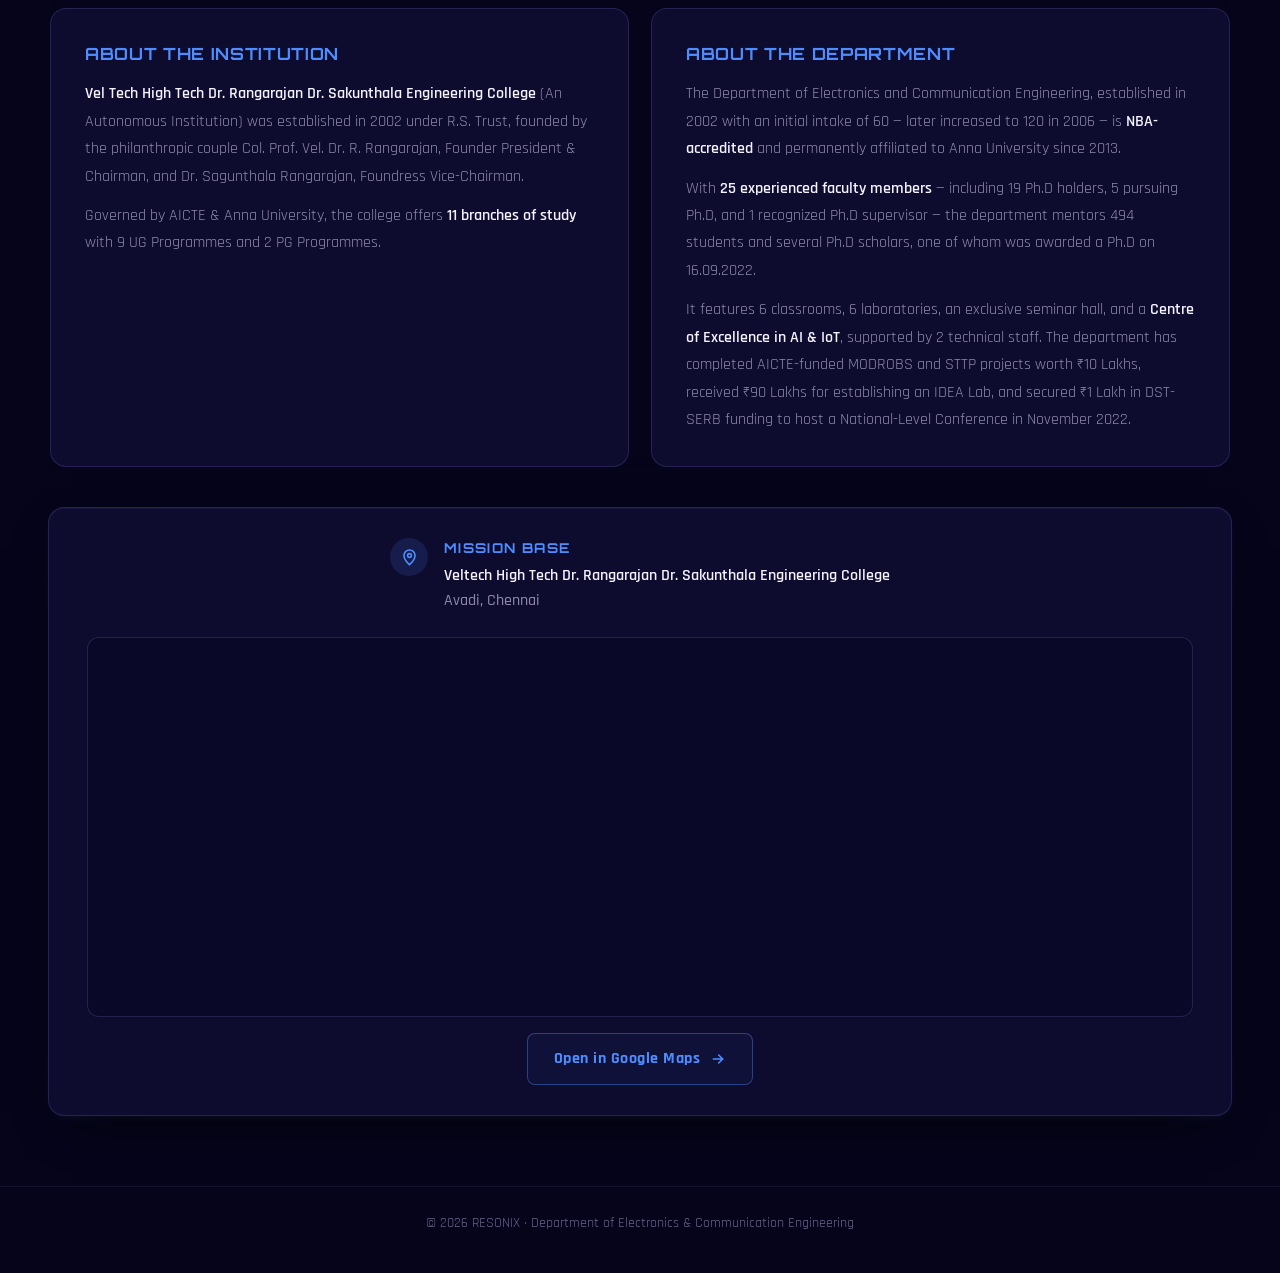
==== commit 648b1f78: "made changes" ====
--- a/index.html
+++ b/index.html
@@ -1,21 +1,1364 @@
-<!doctype html>
-<html lang="en"><head><meta charset="UTF-8"><meta name="viewport" content="width=device-width, initial-scale=1"><meta name="theme-color" content="#f14723"><title>RESONIX 2026 | Enter the web of innovation</title><meta name="description" content="Two days. Eleven challenges. One extraordinary connection. Explore RESONIX 2026, the ECE technical symposium on October 6 & 7."><link rel="icon" type="image/svg+xml" href="data:image/svg+xml,%3Csvg xmlns='http://www.w3.org/2000/svg' viewBox='0 0 40 40'%3E%3Crect width='40' height='40' rx='8' fill='%23ef4026'/%3E%3Cpath d='M11 30V10h11q10 0 7 9l-5 4 6 7h-8l-7-10h6q5 0 3-4h-7v14' fill='white'/%3E%3C/svg%3E"><link rel="stylesheet" href="style.css"><script src="data.js" defer></script><script src="app.js" defer></script></head><body>
-<a class="skip" href="#events">Skip to events</a>
-<header class="header"><a class="brand" href="#home" aria-label="Resonix home"><span class="brand-mark">R</span>RESONIX<span class="brand-year">’26</span></a><nav aria-label="Main navigation" id="nav"><a href="#about">About</a><a href="#events">Events</a><a href="#schedule">Schedule</a><a href="#gallery">Gallery</a><a href="#coordinators">Team</a><a href="#faq">FAQ</a><a href="#contact">Contact</a></nav><a class="button small" href="#register">Get your pass <span>↗</span></a><button class="menu" aria-label="Open navigation" aria-expanded="false" aria-controls="nav">☰</button></header>
-<main><section class="hero" id="home"><img class="hero-art" src="assets/hero.webp" alt="Original red-and-orange circuit hero overlooking a futuristic city" fetchpriority="high"><div class="hero-shade"></div><div class="hero-content"><div class="eyebrow"><span class="line"></span> DEPARTMENT OF ECE PRESENTS</div><div class="issue">THE NEXT CHAPTER STARTS HERE. <span>VOL. 2026 / ISSUE 01</span></div><h1>RESONIX<span>2026<span class="star">✳</span></span></h1><p class="hero-tagline">Great ideas. Extraordinary connections.</p><p class="hero-description">Step into the web of innovation. Two days of technology, competition, and the kind of energy you can’t put into words.</p><div class="hero-meta"><span>◷ OCTOBER 06 — 07</span><span>TECHNICAL SYMPOSIUM</span></div><div class="actions"><a class="button" href="#events">Explore the events <span>↗</span></a><a class="text-link" href="#schedule">View schedule <span>↗</span></a></div></div><div class="hero-sticker">YOUR IDEAS.<br>YOUR ORIGIN<br><strong>STORY.</strong></div><div class="hero-bottom"><span class="edition">THE ECE UNIVERSE IS EXPANDING</span><a href="#about">SCROLL TO DISCOVER ↓</a><div class="countdown" aria-label="Countdown to October 6, 2026"><span class="count-label">THE COUNTDOWN<br>IS ON</span><div><b id="days">--</b><small>DAYS</small></div><em>:</em><div><b id="hours">--</b><small>HRS</small></div><em>:</em><div><b id="minutes">--</b><small>MIN</small></div><em>:</em><div><b id="seconds">--</b><small>SEC</small></div></div></div></section>
-<div class="ticker" aria-hidden="true"><div>INNOVATE ✳ CONNECT ✳ RESONATE ✳ OCTOBER 6 & 7 ✳ RESONIX 2026 ✳ INNOVATE ✳ CONNECT ✳ RESONATE ✳</div></div>
-<section class="section about" id="about"><div><div class="eyebrow orange">01 / THE ORIGIN STORY</div><h2>NOT JUST AN EVENT.<br><span>A COLLISION OF IDEAS.</span></h2><p>Every great breakthrough begins with a connection. RESONIX brings together curious minds, bold builders, and future engineers for two unforgettable days of discovery.</p><p>From your first circuit to your next big idea, this is your space to build, compete, and make your mark.</p><a class="text-link" href="#events">Find your challenge ↗</a></div><div class="about-photo"><img src="assets/team.jpg" alt="Demo photograph of people sharing ideas" loading="lazy"><span class="photo-tag">POWERED BY CURIOSITY. CONNECTED BY ECE.</span><div class="photo-stamp">BUILD.<br>BREAK.<br>BREAK THROUGH.</div></div></section>
-<div class="stats section"><div><b data-count="2">2</b><span>Days. Endless possibilities.</span></div><div><b data-count="11">11</b><span>Challenges to make your mark.</span></div><div><b data-count="500" data-suffix="+">500+</b><span>Participants · demo target</span></div><div><b data-count="20" data-suffix="+">20+</b><span>Coordinators · demo target</span></div></div>
-<section class="section events" id="events"><div class="section-heading"><div><div class="eyebrow orange">02 / CHOOSE YOUR CHALLENGE</div><h2>FIND YOUR <span>SUPERPOWER.</span></h2><p>Big ideas need a stage. Yours is waiting.</p></div><span class="outline-label">11 EVENTS. ONE UNIVERSE.</span></div><div class="event-toolbar"><div class="tabs" role="tablist" aria-label="Event day"><button role="tab" aria-selected="true" aria-controls="event-grid" data-event-day="1">DAY 01 <span>OCT 06</span></button><button role="tab" aria-selected="false" aria-controls="event-grid" data-event-day="2">DAY 02 <span>OCT 07</span></button></div><label class="search"><span>⌕</span><input id="event-search" type="search" placeholder="Find your event…" aria-label="Search events on selected day"></label></div><p class="demo-note">Preview lineup: timings, fees, venues, and coordinator details are illustrative.</p><div class="event-grid" id="event-grid" role="tabpanel" aria-live="polite"></div></section>
-<section class="featured section" id="featured"><div class="eyebrow">SPOTLIGHT / THE BIG THREE</div><h2>BUILT FOR THE <span>BOLD.</span></h2><div class="featured-grid" id="featured-grid"></div></section>
-<section class="section schedule" id="schedule"><div class="schedule-intro"><div class="eyebrow orange">03 / THE GAME PLAN</div><h2>TWO DAYS.<br><span>ALL IN.</span></h2><p>Plan your moves. Find your stage. Make every moment count.</p><div class="tabs vertical-tabs" role="tablist" aria-label="Schedule day"><button role="tab" aria-selected="true" aria-controls="timeline" data-schedule-day="1">DAY 01 <span>Tuesday, October 6</span></button><button role="tab" aria-selected="false" aria-controls="timeline" data-schedule-day="2">DAY 02 <span>Wednesday, October 7</span></button></div><p class="demo-note">All times are IST. Demo schedule; parallel sessions may overlap.</p></div><div id="timeline" class="timeline" role="tabpanel"></div></section>
-<section class="benefits section"><div class="eyebrow orange">MORE THAN A COMPETITION</div><h2>COME CURIOUS. <span>LEAVE INSPIRED.</span></h2><div class="benefit-grid"><article><span>↗</span><h3>Take the spotlight</h3><p>Give your ideas a stage and put your technical skills to the test.</p></article><article><span>⌘</span><h3>Find your people</h3><p>Connect with builders, thinkers, and teams from other colleges.</p></article><article><span>✳</span><h3>Build something real</h3><p>Get hands-on with circuits, code, robots, and new perspectives.</p></article><article><span>☆</span><h3>Make it count</h3><p>Compete for awards and celebrate your experience with certificates.</p></article></div></section>
-<section class="prizes section"><div><div class="eyebrow">THE GLORY IS YOURS TO CLAIM</div><h2>BIG IDEAS.<br>BIGGER <span>REWARDS.</span></h2></div><div class="prize-body"><span class="prize-icon">✳</span><h3>PRIZE POOL<br>TO BE ANNOUNCED</h3><p>Winner & runner-up awards · Participation certificates · Special recognition</p><span class="outline-label">FINAL PRIZES COMING SOON</span></div></section>
-<section class="section gallery" id="gallery"><div class="section-heading"><div><div class="eyebrow orange">04 / INSIDE THE ENERGY</div><h2>THIS IS WHAT <span>CONNECTION LOOKS LIKE.</span></h2></div><p>Ideas in motion. People in their element.<br><span class="demo-note">Demo photography for the upcoming experience.</span></p></div><div class="gallery-grid" id="gallery-grid"></div></section>
-<section class="register section" id="register"><div class="register-intro"><div class="eyebrow orange">05 / YOUR ORIGIN STORY STARTS HERE</div><h2>DON’T JUST<br>WATCH.<br><span>BE PART OF IT.</span></h2><p>Pick your challenge. Bring your team.<br>We’ll bring the energy.</p><div class="registration-note"><b>Registration preview</b><p>This is a demo form. No payment is requested, and your details or files will not be sent or saved. Official registration will open after the college confirms the event details.</p></div></div><form id="registration-form"><div class="form-title"><h3>Claim your spot</h3><span>DEMO / 2026</span></div><div class="form-grid"><label>Participant name<input name="name" required autocomplete="name" placeholder="Your full name" maxlength="100"></label><label>College name<input name="college" required placeholder="Your college" maxlength="160"></label><label>Department<input name="department" required placeholder="e.g. ECE" maxlength="80"></label><label>Year<select name="year" required><option value="">Select year</option><option>1st year</option><option>2nd year</option><option>3rd year</option><option>4th year</option><option>Postgraduate</option></select></label><label>Email address<input name="email" type="email" required autocomplete="email" placeholder="you@example.com"></label><label>Phone number<input name="phone" type="tel" required autocomplete="tel" pattern="[+]?[0-9 ()-]{10,16}" placeholder="10-digit mobile number"></label><label>Event day<select id="registration-day" name="day"><option value="1">Day 1 · October 6</option><option value="2">Day 2 · October 7</option></select></label><label>Selected event<select id="registration-event" name="event" required></select></label><label>Team name <span>(optional)</span><input name="team" placeholder="Your team’s alter ego" maxlength="100"></label><label>Team members <span>(including you)</span><input name="members" type="number" min="1" max="3" value="1" required id="team-members"></label><label>Transaction ID <span>(demo, optional)</span><input name="transaction" placeholder="No payment needed" maxlength="80"></label><label>Payment screenshot <span>(demo, optional)</span><input type="file" accept="image/png,image/jpeg,image/webp" id="payment-file"><small>PNG, JPG or WebP · up to 5 MB · preview only</small></label></div><p id="event-fee" class="demo-note"></p><button class="button submit" type="submit">Submit demo registration <span>↗</span></button><p id="form-status" role="status"></p></form></section>
-<section class="section coordinators" id="coordinators"><div class="section-heading"><div><div class="eyebrow orange">06 / THE PEOPLE BEHIND THE POSSIBLE</div><h2>MEET THE <span>CREW.</span></h2></div><p>Real connections start with a conversation.<br><span class="demo-note">Demo profiles. Contact details will be confirmed.</span></p></div><div class="crew-grid" id="crew-grid"></div></section>
-<section class="section faq" id="faq"><div><div class="eyebrow orange">07 / GOOD QUESTIONS</div><h2>UNTANGLE<br><span>THE DETAILS.</span></h2><p>Everything you need before you jump in.</p><a class="text-link" href="#contact">Still curious? Contact the team ↗</a></div><div id="faq-list"></div></section>
-<section class="section contact" id="contact"><div><div class="eyebrow orange">LET’S MAKE A CONNECTION</div><h2>SEE YOU<br><span>IN THE WEB.</span></h2><p>Department of Electronics and Communication Engineering<br>Demo College Name · Campus address to be announced</p><p>October 6 & 7, 2026 · India</p><a href="mailto:resonix2026@example.com">resonix2026@example.com ↗</a><p class="demo-note">Demo email · Phone: +91 XXXXX XXXXX</p><div class="socials"><button data-coming="Instagram">Instagram ↗</button><button data-coming="LinkedIn">LinkedIn ↗</button><button data-coming="YouTube">YouTube ↗</button><button data-coming="WhatsApp">WhatsApp ↗</button></div></div><div class="map-placeholder"><span class="map-pin">⌖</span><b>YOUR NEXT DESTINATION</b><p>Campus location coming soon</p><small>Map placeholder · College address awaiting confirmation</small></div></section>
-</main><footer><a class="brand" href="#home">RESONIX<span class="brand-year">’26</span></a><p>INNOVATE. CONNECT. RESONATE.</p><div><a href="#events">Events</a><a href="#schedule">Schedule</a><a href="#register">Register</a><a href="#gallery">Gallery</a><a href="#contact">Contact</a></div><small>© 2026 RESONIX. All rights reserved. · ECE Technical Symposium · Oct 6–7<br>Concept preview. Unofficial comic-inspired artwork.</small></footer>
-<dialog id="event-dialog"><button class="dialog-close" aria-label="Close event details">×</button><div id="event-detail"></div></dialog><dialog id="lightbox"><button class="dialog-close" aria-label="Close photo">×</button><img id="lightbox-image" src="" alt=""><p id="lightbox-caption"></p></dialog><div id="toast" role="status"></div>
-</body></html>
+<!DOCTYPE html>
+<html lang="en">
+<head>
+<meta charset="UTF-8">
+<meta name="viewport" content="width=device-width, initial-scale=1.0, viewport-fit=cover">
+<title>RESONIX 2026 — Find the Signal, Shape the Future</title>
+<link rel="preconnect" href="https://fonts.googleapis.com">
+<link rel="preconnect" href="https://fonts.gstatic.com" crossorigin>
+<link href="https://fonts.googleapis.com/css2?family=Orbitron:wght@600;700;800;900&family=Rajdhani:wght@400;500;600;700&family=Share+Tech+Mono&display=swap" rel="stylesheet">
+<style>
+  :root{
+    --bg: #05041a;
+    --bg-soft: #0a0828;
+    --surface: #0d0b2e;
+    --surface-2: #131038;
+    --border: rgba(160,140,255,0.18);
+    --border-soft: rgba(160,140,255,0.09);
+    --cyan: #4f8dff;
+    --cyan-dim: #2f5fd9;
+    --violet: #9b5bff;
+    --blue: #4f6bff;
+    --magenta: #ff8a3d;
+    --white: #f4f2ff;
+    --muted: #9089ad;
+    --muted-2: #6a628f;
+    --font-display: 'Orbitron', sans-serif;
+    --font-body: 'Rajdhani', sans-serif;
+    --font-mono: 'Share Tech Mono', monospace;
+  }
+
+  *{ box-sizing:border-box; margin:0; padding:0; }
+
+  html{ scroll-behavior:smooth; }
+
+  html, body{ max-width:100%; }
+
+  body{
+    background: var(--bg);
+    color: var(--white);
+    font-family: var(--font-body);
+    font-size: 17px;
+    line-height: 1.5;
+    overflow-x:hidden;
+    -webkit-tap-highlight-color: transparent;
+  }
+
+  img, svg{ max-width:100%; }
+
+  a{ color:inherit; text-decoration:none; }
+  button{ font-family:inherit; cursor:pointer; }
+
+  ::selection{ background: var(--cyan); color:#04060b; }
+
+  :focus-visible{
+    outline: 2px solid var(--cyan);
+    outline-offset: 3px;
+  }
+
+  /* ---------- Cosmic background ---------- */
+  .bg-grid{
+    position:fixed; inset:0;
+    background-image:
+      linear-gradient(var(--border-soft) 1px, transparent 1px),
+      linear-gradient(90deg, var(--border-soft) 1px, transparent 1px);
+    background-size: 46px 46px;
+    mask-image: radial-gradient(ellipse 90% 70% at 50% 0%, black 30%, transparent 100%);
+    opacity:0.4;
+    pointer-events:none;
+    z-index:0;
+  }
+
+  #starfield{
+    position:fixed; inset:0; z-index:0; pointer-events:none;
+    width:100%; height:100%; display:block;
+    background:
+      radial-gradient(ellipse 120% 60% at 50% -10%, rgba(79,109,255,0.18), transparent 60%),
+      radial-gradient(ellipse 90% 50% at 85% 90%, rgba(155,91,255,0.14), transparent 65%);
+  }
+
+  #vignette{
+    position:fixed; inset:0; z-index:0; pointer-events:none;
+    background: radial-gradient(ellipse 120% 90% at 50% 40%, transparent 55%, rgba(2,1,10,0.55) 100%);
+  }
+
+  .nebula{
+    position:fixed; border-radius:50%; filter: blur(90px); pointer-events:none; z-index:0;
+  }
+  .nebula.n1{
+    width:520px; height:520px; top:-140px; right:-120px;
+    background: radial-gradient(circle, rgba(155,91,255,0.35), transparent 70%);
+    animation: drift1 26s ease-in-out infinite;
+  }
+  .nebula.n2{
+    width:460px; height:460px; bottom:-160px; left:-140px;
+    background: radial-gradient(circle, rgba(79,141,255,0.26), transparent 70%);
+    animation: drift2 32s ease-in-out infinite;
+  }
+  .nebula.n3{
+    width:640px; height:420px; top:38%; left:50%; margin-left:-320px;
+    border-radius:50%;
+    background: radial-gradient(ellipse, rgba(79,141,255,0.1), transparent 72%);
+    animation: drift3 40s ease-in-out infinite;
+  }
+  @keyframes drift1{ 0%,100%{ transform: translate(0,0); } 50%{ transform: translate(-30px, 40px); } }
+  @keyframes drift2{ 0%,100%{ transform: translate(0,0); } 50%{ transform: translate(30px, -30px); } }
+  @keyframes drift3{ 0%,100%{ transform: translate(0,0) scale(1); } 50%{ transform: translate(20px, -18px) scale(1.06); } }
+
+  /* distant sun */
+  #sunGlow{
+    position:fixed; z-index:0; pointer-events:none;
+    top:-90px; left:-90px; width:280px; height:280px; border-radius:50%;
+    background: radial-gradient(circle, #fff6e0 0%, #ffd27a 22%, #ff8a3d 48%, transparent 72%);
+    opacity:0.5; filter: blur(2px);
+    animation: sunPulse 8s ease-in-out infinite;
+  }
+  @keyframes sunPulse{ 0%,100%{ opacity:0.45; } 50%{ opacity:0.62; } }
+
+  /* small distant planets */
+  .far-planet{
+    position:fixed; z-index:0; pointer-events:none; border-radius:50%;
+    opacity:0.55;
+  }
+  .far-planet.p1{
+    width:26px; height:26px; top:22%; right:9%;
+    background: radial-gradient(circle at 32% 28%, #ffb27a, #c9502f 70%);
+    box-shadow: 0 0 14px rgba(255,138,61,0.35);
+  }
+  .far-planet.p2{
+    width:16px; height:16px; bottom:16%; left:7%;
+    background: radial-gradient(circle at 32% 28%, #cdb8ff, #6f3fff 70%);
+    box-shadow: 0 0 12px rgba(155,91,255,0.4);
+  }
+  .far-planet.p2::after{
+    content:''; position:absolute; left:-9px; top:50%; width:34px; height:6px;
+    border:1px solid rgba(210,190,255,0.5); border-radius:50%;
+    transform: translateY(-50%) rotate(-20deg);
+  }
+
+  /* shooting stars */
+  .shooting-star{
+    position:fixed; z-index:0; pointer-events:none;
+    top:var(--sy, 10%); left:var(--sx, 15%);
+    width:2px; height:2px; border-radius:50%;
+    background: #fff;
+    box-shadow: 0 0 6px 1px rgba(255,255,255,0.8);
+    opacity:0;
+    animation: shoot var(--sdur, 6s) linear infinite;
+    animation-delay: var(--sdelay, 0s);
+  }
+  .shooting-star::before{
+    content:''; position:absolute; top:50%; right:0;
+    width:90px; height:1px; transform: translateY(-50%);
+    background: linear-gradient(90deg, transparent, rgba(255,255,255,0.75));
+  }
+  @keyframes shoot{
+    0%{ opacity:0; transform: translate(0,0); }
+    2%{ opacity:1; }
+    18%{ opacity:0; transform: translate(-260px, 200px); }
+    100%{ opacity:0; transform: translate(-260px, 200px); }
+  }
+
+  /* drifting asteroid */
+  .asteroid-track{
+    position:fixed; z-index:0; pointer-events:none;
+    top:60%; left:-90px; width:46px; height:46px;
+    animation: asteroidDrift 52s linear infinite;
+  }
+  .asteroid-rotate{
+    width:100%; height:100%; display:block;
+    animation: asteroidSpin 12s linear infinite;
+    filter: drop-shadow(0 0 6px rgba(0,0,0,0.4));
+  }
+  @keyframes asteroidDrift{
+    0%{ transform: translate(0, 0); opacity:0; }
+    5%{ opacity:0.9; }
+    95%{ opacity:0.9; }
+    100%{ transform: translate(calc(100vw + 180px), -170px); opacity:0; }
+  }
+  @keyframes asteroidSpin{
+    from{ transform: rotate(0deg); }
+    to{ transform: rotate(360deg); }
+  }
+
+  @media (max-width: 720px){
+    .nebula.n1{ width:260px; height:260px; top:-70px; right:-70px; }
+    .nebula.n2{ width:230px; height:230px; bottom:-80px; left:-80px; }
+    .nebula.n3{ width:260px; height:200px; margin-left:-130px; }
+    #sunGlow{ width:140px; height:140px; top:-45px; left:-45px; }
+    .far-planet.p1{ width:16px; height:16px; }
+    .far-planet.p2{ width:11px; height:11px; }
+    .asteroid-track{ width:28px; height:28px; }
+  }
+
+  @media (max-width: 420px){
+    .nebula.n1{ width:190px; height:190px; top:-50px; right:-50px; }
+    .nebula.n2{ width:170px; height:170px; bottom:-60px; left:-60px; }
+    .nebula.n3{ display:none; }
+    #sunGlow{ width:110px; height:110px; opacity:0.38; }
+    .far-planet.p1, .far-planet.p2{ opacity:0.4; }
+  }
+
+  /* ---------- Scroll reveal ---------- */
+  .reveal{
+    opacity:0;
+    transform: translateY(22px);
+    transition: opacity .85s cubic-bezier(.16,.84,.44,1), transform .85s cubic-bezier(.16,.84,.44,1);
+    will-change: opacity, transform;
+  }
+  .reveal.is-visible{ opacity:1; transform: translateY(0); }
+  .reveal.d1{ transition-delay: .08s; }
+  .reveal.d2{ transition-delay: .16s; }
+  .reveal.d3{ transition-delay: .24s; }
+  .reveal.d4{ transition-delay: .32s; }
+
+  @media (prefers-reduced-motion: reduce){
+    .reveal{ opacity:1 !important; transform:none !important; transition:none !important; }
+    .nebula{ animation:none !important; }
+    .shooting-star{ display:none; }
+    .asteroid-track, .asteroid-rotate{ animation:none !important; display:none; }
+  }
+
+  /* ---------- Depth & polish ---------- */
+  .info-card, .transmission-inner{
+    box-shadow:
+      0 1px 0 rgba(255,255,255,0.05) inset,
+      0 18px 50px -24px rgba(0,0,0,0.9),
+      0 4px 14px -8px rgba(79,141,255,0.25);
+    backdrop-filter: blur(6px);
+  }
+
+  .h-card{
+    box-shadow:
+      0 1px 0 rgba(255,255,255,0.045) inset,
+      0 10px 26px -18px rgba(0,0,0,0.85);
+    backdrop-filter: blur(4px);
+    transition:
+      transform .38s cubic-bezier(.16,.84,.44,1),
+      border-color .38s ease,
+      background .38s ease,
+      box-shadow .38s ease;
+  }
+  .h-card:hover{
+    box-shadow:
+      0 1px 0 rgba(255,255,255,0.07) inset,
+      0 20px 40px -20px rgba(0,0,0,0.95),
+      0 0 26px -10px var(--icon-color, var(--cyan));
+  }
+  .h-card .icon{ transition: transform .38s cubic-bezier(.16,.84,.44,1); }
+  .h-card:hover .icon{ transform: scale(1.08) rotate(-4deg); }
+
+  .countdown .cell{
+    box-shadow:
+      0 1px 0 rgba(255,255,255,0.05) inset,
+      0 10px 24px -18px rgba(0,0,0,0.9);
+    backdrop-filter: blur(4px);
+    transition: border-color .4s ease, box-shadow .4s ease;
+  }
+  .countdown .cell:hover{
+    border-color: rgba(140,190,255,0.32);
+    box-shadow:
+      0 1px 0 rgba(255,255,255,0.08) inset,
+      0 0 22px -10px rgba(79,141,255,0.6);
+  }
+
+  /* smoother, springier buttons */
+  .btn{
+    transition:
+      transform .3s cubic-bezier(.16,.84,.44,1),
+      box-shadow .38s ease,
+      background .38s ease,
+      border-color .3s ease;
+  }
+  .btn-primary{
+    box-shadow: 0 6px 18px -10px rgba(124,107,255,0.7);
+  }
+  .btn-primary:hover{ transform: translateY(-3px); }
+  .btn-outline:hover{ transform: translateY(-3px); }
+
+  /* typography refinement */
+  body{
+    -webkit-font-smoothing: antialiased;
+    -moz-osx-font-smoothing: grayscale;
+    text-rendering: optimizeLegibility;
+  }
+  h1.headline, .transmission-title{ letter-spacing:-0.005em; }
+  .tagline{ letter-spacing:0.015em; }
+  .subtitle, .transmission-copy{ letter-spacing:0.004em; }
+  .eyebrow, .section-label, .h-title{ font-variant-numeric: tabular-nums; }
+
+  /* ---------- Boot sequence overlay ---------- */
+  #bootOverlay{
+    position:fixed; inset:0; z-index:9999;
+    background:#02010a;
+    display:flex; align-items:center; justify-content:center;
+    transition: opacity .6s ease, visibility .6s ease;
+  }
+  #bootOverlay.hidden{ opacity:0; visibility:hidden; pointer-events:none; }
+  #bootOverlay .boot-lines{
+    font-family: var(--font-mono);
+    font-size: clamp(0.95rem, 2.4vw, 1.3rem);
+    color: var(--cyan);
+    text-shadow: 0 0 12px rgba(79,141,255,0.6);
+    text-align:left;
+    line-height:2;
+    min-width: 280px;
+  }
+  #bootOverlay .boot-lines .line{
+    opacity:0; white-space:nowrap; overflow:hidden;
+    border-right: 2px solid var(--cyan);
+    width:0; animation-fill-mode: forwards;
+  }
+  #bootOverlay .boot-lines .line.launch{
+    color: var(--white); font-family: var(--font-display); font-weight:700; letter-spacing:0.08em;
+  }
+  @media (prefers-reduced-motion: reduce){
+    .nebula{ animation:none !important; }
+  }
+
+  /* ---------- Nav ---------- */
+  header{
+    position:sticky; top:0; z-index:100;
+    display:flex; align-items:center; justify-content:space-between;
+    padding: 18px 48px;
+    background: rgba(4,6,11,0.82);
+    backdrop-filter: blur(14px);
+    border-bottom: 1px solid var(--border-soft);
+  }
+
+  .logo{
+    font-family: var(--font-display);
+    font-weight:800;
+    font-size: 1.15rem;
+    letter-spacing: 0.08em;
+    display:flex; align-items:center; gap:10px;
+    white-space:nowrap;
+  }
+  .logo .bolt{ width:20px; height:20px; color:var(--cyan); filter: drop-shadow(0 0 6px var(--cyan)); flex-shrink:0; }
+  .logo-img{ height:32px; width:auto; display:block; filter: drop-shadow(0 0 8px rgba(155,91,255,0.45)); }
+  .logo span.year{ color: var(--cyan); }
+
+
+  nav.primary-nav{
+    display:flex; gap:38px;
+    font-weight:600; font-size:1.02rem;
+    letter-spacing:0.02em;
+    margin-left:auto;
+  }
+  nav.primary-nav a{
+    position:relative; color: var(--muted); padding-bottom:6px;
+    transition: color .25s ease;
+  }
+  nav.primary-nav a:hover{ color: var(--white); }
+  nav.primary-nav a.active{ color: var(--white); }
+  nav.primary-nav a.active::after{
+    content:''; position:absolute; left:0; right:0; bottom:-1px; height:2px;
+    background: linear-gradient(90deg, var(--cyan), var(--violet));
+    box-shadow: 0 0 8px var(--cyan);
+  }
+
+  .btn{
+    display:inline-flex; align-items:center; gap:10px;
+    font-family: var(--font-body);
+    font-weight:700; font-size:1rem; letter-spacing:0.03em;
+    padding: 13px 26px; border-radius:8px;
+    border:1px solid transparent;
+    transition: transform .22s ease, box-shadow .3s ease, background .3s ease, border-color .25s ease;
+    white-space:nowrap;
+  }
+  .btn svg{ width:16px; height:16px; transition: transform .25s ease; }
+
+  .btn-primary{
+    background: linear-gradient(100deg, var(--blue), var(--violet));
+    color: var(--white);
+    box-shadow: 0 0 0 rgba(79,141,255,0);
+  }
+  .btn-primary:hover{
+    transform: translateY(-2px);
+    box-shadow: 0 8px 28px -6px rgba(124,107,255,0.65), 0 0 0 1px rgba(255,255,255,0.08) inset;
+  }
+  .btn-primary:hover svg{ transform: translateX(3px); }
+  .btn-primary:active{ transform: translateY(0px) scale(0.98); }
+
+  .btn-outline{
+    background: rgba(79,141,255,0.05);
+    color: var(--cyan);
+    border-color: rgba(79,141,255,0.4);
+  }
+  .btn-outline:hover{
+    background: rgba(79,141,255,0.12);
+    border-color: var(--cyan);
+    box-shadow: 0 0 24px -6px rgba(79,141,255,0.55);
+    transform: translateY(-2px);
+  }
+  .btn-outline:active{ transform: translateY(0px) scale(0.98); }
+
+  .btn-nav{ padding: 11px 22px; font-size:0.95rem; }
+
+  .menu-toggle{
+    display:none; background:none; border:none; color:var(--white);
+    min-width:44px; min-height:44px;
+    margin-left:14px;
+    align-items:center; justify-content:center;
+  }
+
+  /* ---------- Hero ---------- */
+  .hero{
+    position:relative; z-index:1;
+    display:grid; grid-template-columns: 1.05fr 1fr;
+    align-items:center; gap:40px;
+    max-width:1400px; margin:0 auto;
+    padding: 76px 48px 40px;
+  }
+
+  .hero-copy{ text-align:center; }
+  .hero-copy .cta-row{ justify-content:center; }
+  .hero-copy .countdown{ margin-left:auto; margin-right:auto; }
+  .hero-copy .h-title{ justify-content:center; }
+  .hero-copy .subtitle{ margin-left:auto; margin-right:auto; }
+
+  .eyebrow{
+    color: var(--cyan);
+    font-weight:700; font-size:1.05rem; letter-spacing:0.06em;
+    display:block; margin-bottom:18px;
+  }
+
+  h1.headline{
+    font-family: var(--font-display);
+    font-weight:800;
+    font-size: clamp(2.6rem, 5vw, 4.3rem);
+    line-height:1.04;
+    letter-spacing:0.01em;
+    color:var(--white);
+    text-shadow: 0 0 30px rgba(120,150,255,0.15);
+  }
+
+  .hero-logo{
+    display:flex; flex-direction:column; align-items:center; justify-content:center; gap:10px;
+    margin-bottom:4px;
+  }
+  .hero-logo-img{
+    width: min(460px, 100%);
+    height:auto; display:block;
+    filter: drop-shadow(0 0 36px rgba(155,91,255,0.4)) drop-shadow(0 0 60px rgba(155,91,255,0.2));
+  }
+  .hero-logo-year{
+    font-family: var(--font-display); font-weight:800;
+    font-size: clamp(1.6rem, 3.4vw, 2.4rem);
+    color: var(--white); letter-spacing:0.04em;
+    text-shadow: 0 0 20px rgba(79,141,255,0.45);
+  }
+
+  .tagline{
+    margin-top:22px;
+    font-family: var(--font-display);
+    font-weight:700;
+    font-size: clamp(1.05rem, 1.6vw, 1.3rem);
+    line-height:1.5;
+    color: var(--cyan);
+    text-shadow: 0 0 18px rgba(79,141,255,0.4);
+  }
+
+  .subtitle{
+    margin-top:16px;
+    color: var(--muted);
+    font-weight:500;
+    font-size:1.15rem;
+    max-width: 34ch;
+  }
+
+  /* countdown */
+  .section-label{
+    display:block; font-family: var(--font-mono);
+    color: var(--cyan); font-size:0.85rem; letter-spacing:0.12em;
+    margin: 28px 0 10px; opacity:0.85;
+  }
+
+  .countdown{
+    display:grid;
+    grid-template-columns: repeat(4, minmax(0,1fr));
+    gap: clamp(8px, 2vw, 14px);
+    margin-top:36px;
+    max-width: 480px;
+  }
+  .countdown .cell{
+    background: var(--surface);
+    border: 1px solid var(--border);
+    border-radius:10px;
+    padding: 14px 8px;
+    text-align:center;
+    position:relative;
+  }
+  .countdown .cell::before{
+    content:''; position:absolute; inset:0; border-radius:10px;
+    box-shadow: inset 0 0 18px rgba(79,141,255,0.06);
+    pointer-events:none;
+  }
+  .countdown .cell:not(:last-child)::after{
+    content:':';
+    position:absolute; top:50%; right:-11px; transform:translate(50%,-60%);
+    color: var(--muted-2); font-size:1.4rem; font-weight:300; font-family: var(--font-display);
+  }
+  .countdown .num{
+    font-family: var(--font-display);
+    font-weight:700; font-size: clamp(1.15rem, 4vw, 1.8rem); color:var(--white);
+    font-variant-numeric: tabular-nums;
+    display:block;
+  }
+  .countdown .lbl{
+    display:block; margin-top:4px;
+    font-size: clamp(0.6rem, 1.6vw, 0.72rem); letter-spacing:0.1em; color:var(--muted-2); font-weight:600;
+  }
+
+  .cta-row{ display:flex; gap:16px; margin-top:34px; flex-wrap:wrap; }
+
+  /* highlights */
+  .highlights{ margin-top:50px; }
+  .highlights .h-title{
+    display:flex; align-items:center; gap:14px;
+    color: var(--cyan); font-weight:700; letter-spacing:0.08em; font-size:0.95rem;
+    margin-bottom:16px;
+  }
+  .highlights .h-title .rule{
+    flex:0 0 60px; height:1px;
+    background: linear-gradient(90deg, var(--cyan), transparent);
+    position:relative;
+  }
+
+  .highlight-grid{
+    display:grid; grid-template-columns: repeat(4, 1fr); gap:14px;
+  }
+  .h-card{
+    background: var(--surface);
+    border:1px solid var(--border);
+    border-radius:12px;
+    padding: 16px 16px;
+    display:flex; align-items:center; gap:12px;
+    transition: transform .25s ease, border-color .25s ease, background .25s ease;
+  }
+  .h-card:hover{
+    transform: translateY(-4px);
+    border-color: var(--icon-color, var(--cyan));
+    background: var(--surface-2);
+  }
+  .h-card .icon{
+    width:38px; height:38px; flex:0 0 38px;
+    display:flex; align-items:center; justify-content:center;
+    border-radius:8px;
+    background: color-mix(in srgb, var(--icon-color, var(--cyan)) 14%, transparent);
+    color: var(--icon-color, var(--cyan));
+  }
+  .h-card .icon svg{ width:20px; height:20px; }
+  .h-card .label{ font-weight:600; font-size:0.92rem; line-height:1.3; color:var(--white); }
+
+  /* ---------- Chip graphic ---------- */
+  .chip-stage{
+    position:relative;
+    aspect-ratio: 1 / 0.92;
+    display:flex; align-items:center; justify-content:center;
+  }
+  .chip-stage svg{ width:100%; height:100%; overflow:visible; }
+
+  .chip-core{
+    filter: drop-shadow(0 0 24px rgba(79,141,255,0.5));
+  }
+
+  @keyframes chip-pulse{
+    0%, 100% { filter: drop-shadow(0 0 18px rgba(79,141,255,0.45)); }
+    50% { filter: drop-shadow(0 0 34px rgba(155,91,255,0.8)); }
+  }
+  .chip-core{ animation: chip-pulse 3.4s ease-in-out infinite; }
+
+  @keyframes flare-pulse{
+    0%, 100% { opacity:0.75; transform: scale(1); }
+    50% { opacity:1; transform: scale(1.12); }
+  }
+  .flare-pulse{ transform-origin: 555px 82px; animation: flare-pulse 2.4s ease-in-out infinite; }
+
+  /* ---------- Transmission (about) ---------- */
+  .transmission{
+    position:relative; z-index:1;
+    padding: 30px 48px 10px;
+  }
+  .transmission-inner{
+    max-width:1180px; margin:0 auto; text-align:center;
+  }
+  .transmission-intro{
+    max-width:820px; margin:0 auto 34px;
+    background: var(--surface);
+    border:1px solid var(--border);
+    border-radius:18px;
+    padding: 44px 48px;
+  }
+  .transmission-title{
+    font-family: var(--font-display); font-weight:700;
+    font-size: clamp(1.4rem, 2.6vw, 1.9rem);
+    margin: 10px 0 18px;
+    color: var(--white);
+  }
+  .transmission-copy{
+    color: var(--muted); font-size:1.05rem; line-height:1.7;
+  }
+
+  .about-grid{
+    display:grid; grid-template-columns: 1fr 1fr; gap:22px;
+    text-align:left;
+  }
+  .about-card{
+    background: var(--surface);
+    border:1px solid var(--border);
+    border-radius:16px;
+    padding: 32px 34px;
+  }
+  .about-card h3{
+    font-family: var(--font-display); font-weight:700; font-size:1.05rem;
+    color: var(--cyan); letter-spacing:0.04em; margin-bottom:14px;
+  }
+  .about-card p{
+    color: var(--muted); font-size:0.98rem; line-height:1.75;
+  }
+  .about-card p + p{ margin-top:12px; }
+  .about-card strong{ color: var(--white); font-weight:600; }
+
+  /* ---------- Bottom bar ---------- */
+  .info-bar{
+    position:relative; z-index:1;
+    max-width:1400px; margin: 30px auto 70px;
+    padding: 0 48px;
+  }
+  .info-card{
+    display:flex;
+    align-items:center;
+    justify-content:center;
+    background: var(--surface);
+    border:1px solid var(--border);
+    border-radius:16px;
+    padding: 30px 38px;
+  }
+  .venue{ display:flex; gap:16px; align-items:flex-start; }
+  .venue .pin{
+    width:38px; height:38px; flex:0 0 38px; border-radius:50%;
+    background: rgba(79,141,255,0.14); color:var(--cyan);
+    display:flex; align-items:center; justify-content:center;
+  }
+  .venue .pin svg{ width:19px; height:19px; }
+  .venue h3{
+    font-family: var(--font-display); font-size:0.85rem; letter-spacing:0.1em;
+    color: var(--cyan); font-weight:700; margin-bottom:6px;
+  }
+  .venue p{ color: var(--muted); font-size:1.02rem; font-weight:500; }
+  .venue p strong{ color: var(--white); font-weight:600; }
+
+  /* Mission Base map */
+  .info-card{ flex-direction:column; gap:24px; }
+  .venue-map{ width:100%; }
+  .venue-map iframe{
+    display:block; width:100%; height:380px;
+    border:1px solid var(--border); border-radius:12px;
+    background: var(--bg-soft);
+  }
+  .venue-map-actions{ display:flex; justify-content:center; margin-top:16px; }
+  @media (max-width: 720px){
+    .venue-map iframe{ height:300px; }
+  }
+  @media (max-width: 420px){
+    .venue-map iframe{ height:260px; }
+    .venue-map-actions .btn{ width:100%; justify-content:center; }
+  }
+
+  footer.site-footer{
+    text-align:center; padding: 26px 24px 40px;
+    color: var(--muted-2); font-size:0.85rem;
+    position:relative; z-index:1;
+    border-top:1px solid var(--border-soft);
+  }
+
+  /* ---------- Responsive ---------- */
+  /* ===== Large tablets / small laptops ===== */
+  @media (max-width: 1180px){
+    header{ padding: 18px 32px; }
+    .hero{ padding: 60px 32px 32px; gap:32px; }
+    .info-bar{ padding: 0 32px; }
+  }
+
+  /* ===== Tablets (portrait) ===== */
+  @media (max-width: 1024px){
+    .hero{ grid-template-columns:1fr; padding-top:44px; }
+    .chip-stage{ order:-1; max-width:420px; margin:0 auto 8px; }
+    .highlight-grid{ grid-template-columns: repeat(2,1fr); }
+    nav.primary-nav{ gap:26px; }
+  }
+
+  /* ===== Small tablets / large phones (landscape) ===== */
+  @media (max-width: 860px){
+    header{ padding: 16px 24px; }
+    .hero{ padding: 40px 24px 24px; }
+    .info-bar{ padding: 0 24px; margin-bottom:56px; }
+    .info-card{ padding: 26px 28px; gap:24px; }
+    .chip-stage{ max-width:360px; }
+  }
+
+  /* ===== Mobile ===== */
+  @media (max-width: 720px){
+    header{
+      padding: 14px max(16px, env(safe-area-inset-right)) 14px max(16px, env(safe-area-inset-left));
+    }
+    .logo{ font-size:0.95rem; }
+    .logo .bolt{ width:17px; height:17px; }
+    .logo-img{ height:26px; }
+    nav.primary-nav{
+      position:absolute; top:100%; left:0; right:0;
+      margin-left:0;
+      background: rgba(4,6,11,0.98);
+      backdrop-filter: blur(14px);
+      border-bottom: 1px solid var(--border);
+      flex-direction:column; align-items:stretch;
+      padding: 0 max(20px, env(safe-area-inset-right)) 0 max(20px, env(safe-area-inset-left));
+      gap:0; font-size:1.08rem;
+      max-height:0; opacity:0; overflow:hidden;
+      pointer-events:none;
+      transition: max-height .35s ease, opacity .3s ease, padding .35s ease;
+    }
+    nav.primary-nav.open{
+      max-height:420px; opacity:1; pointer-events:auto;
+      padding-top:14px; padding-bottom:18px;
+    }
+    nav.primary-nav a{
+      width:100%; padding:13px 0;
+      border-bottom: 1px solid var(--border-soft);
+    }
+    nav.primary-nav a:last-child{ border-bottom:none; }
+    .menu-toggle{ display:flex; }
+
+    .hero{ padding: 24px 20px 8px; }
+    .hero-logo-img{ width: min(320px, 100%); }
+    .hero-logo-year{ font-size: clamp(1.3rem, 6vw, 1.8rem); }
+    .subtitle{ max-width:none; font-size:1.02rem; }
+    .chip-stage{ max-width:220px; margin:0 auto -6px; }
+
+    .eyebrow{ margin-bottom:10px; }
+    .hero-logo{ margin-bottom:2px; }
+    .tagline{ margin-top:14px; }
+    .subtitle{ margin-top:8px; }
+    .section-label{ margin:18px 0 8px; }
+    .countdown{ margin-top:0; }
+
+    .cta-row{ margin-top:20px; }
+    .cta-row .btn{ flex:1 1 auto; justify-content:center; padding:13px 18px; }
+
+    .highlights{ margin-top:28px; }
+    .highlight-grid{ grid-template-columns: 1fr 1fr; gap:10px; }
+    .h-card{ padding:14px 12px; }
+    .h-card .label{ font-size:0.85rem; }
+
+    .info-bar{ padding: 0 16px; margin: 20px auto 32px; }
+    .info-card{ padding: 22px 18px; border-radius:14px; }
+    .transmission{ padding: 16px 20px 4px; }
+    .transmission-intro{ padding: 26px 24px; }
+    .about-grid{ grid-template-columns: 1fr; gap:16px; }
+    .about-card{ padding: 24px 22px; }
+  }
+
+  /* ===== Small phones ===== */
+  @media (max-width: 420px){
+    .eyebrow{ font-size:0.9rem; }
+    .hero-logo-img{ width: min(260px, 100%); }
+    .chip-stage{ max-width:180px; }
+    .tagline{ font-size:1rem; }
+    .countdown{ max-width:100%; gap:8px; }
+    .countdown .cell{ padding:14px 6px; }
+    .countdown .cell::after{ right:-8px; font-size:1.1rem; }
+    .cta-row{ flex-direction:column; }
+    .cta-row .btn{ width:100%; }
+    .highlight-grid{ grid-template-columns: 1fr 1fr; gap:8px; }
+    .h-card{ flex-direction:column; text-align:center; gap:8px; padding:16px 8px; }
+    .h-card .icon{ width:34px; height:34px; flex-basis:34px; }
+    .venue{ flex-direction:column; text-align:center; align-items:center; }
+  }
+
+  @media (max-width: 360px){
+    .countdown .cell::after{ display:none; }
+    .countdown{ gap:6px; }
+  }
+
+  @media (prefers-reduced-motion: reduce){
+    .chip-core{ animation:none !important; }
+    html{ scroll-behavior:auto; }
+  }
+</style>
+</head>
+<body>
+
+<canvas id="starfield" aria-hidden="true"></canvas>
+<div id="sunGlow" aria-hidden="true"></div>
+<div class="far-planet p1" aria-hidden="true"></div>
+<div class="far-planet p2" aria-hidden="true"></div>
+<div class="nebula n1" aria-hidden="true"></div>
+<div class="nebula n2" aria-hidden="true"></div>
+<div class="nebula n3" aria-hidden="true"></div>
+<div class="bg-grid" aria-hidden="true"></div>
+<div id="vignette" aria-hidden="true"></div>
+
+<div class="shooting-star" style="--sx:12%; --sy:8%; --sdur:7s; --sdelay:0s;" aria-hidden="true"></div>
+<div class="shooting-star" style="--sx:65%; --sy:4%; --sdur:9s; --sdelay:3.5s;" aria-hidden="true"></div>
+<div class="shooting-star" style="--sx:85%; --sy:22%; --sdur:11s; --sdelay:6s;" aria-hidden="true"></div>
+
+<div class="asteroid-track" aria-hidden="true">
+  <svg class="asteroid-rotate" viewBox="0 0 60 60">
+    <defs>
+      <radialGradient id="asteroidGradient" cx="35%" cy="30%" r="75%">
+        <stop offset="0%" stop-color="#ab9a82"/>
+        <stop offset="45%" stop-color="#6f5f4c"/>
+        <stop offset="100%" stop-color="#2a2119"/>
+      </radialGradient>
+    </defs>
+    <path d="M11,27 L17,11 L33,6 L48,13 L55,26 L49,42 L34,53 L18,47 L6,36 Z" fill="url(#asteroidGradient)" stroke="#1c1610" stroke-width="1"/>
+    <circle cx="22" cy="22" r="4" fill="#3a3024" opacity="0.7"/>
+    <circle cx="38" cy="18" r="2.6" fill="#3a3024" opacity="0.6"/>
+    <circle cx="33" cy="35" r="5" fill="#241d15" opacity="0.6"/>
+    <circle cx="18" cy="38" r="2.2" fill="#3a3024" opacity="0.5"/>
+  </svg>
+</div>
+
+<div id="bootOverlay">
+  <div class="boot-lines" id="bootLines"></div>
+</div>
+
+<header>
+  <div class="logo">
+    <svg class="bolt" viewBox="0 0 24 24" fill="currentColor"><path d="M13 2 4 14h6l-1 8 9-12h-6l1-8z"/></svg>
+    RESONIX
+    <span class="year">2026</span>
+  </div>
+
+  <nav class="primary-nav" id="primaryNav">
+    <a href="#mission-control" class="active">Mission Control</a>
+    <a href="#transmission">Transmission</a>
+    <a href="Events.html">Missions</a>
+    <a href="crew.html">Crew</a>
+    <a href="https://veltech.edu.in/resonix/" target="_blank" rel="noopener">Signal Center</a>
+    <a href="#mission-base">Mission Base</a>
+  </nav>
+
+  <button class="menu-toggle" id="menuToggle" aria-label="Toggle menu" aria-expanded="false" aria-controls="primaryNav">
+    <svg viewBox="0 0 24 24" width="26" height="26" fill="none" stroke="currentColor" stroke-width="2"><path d="M4 7h16M4 12h16M4 17h16"/></svg>
+  </button>
+</header>
+
+<main>
+  <section class="hero" id="mission-control">
+    <div class="hero-copy">
+      <span class="eyebrow reveal">COORDINATES: RESONIX 2026</span>
+      <div class="hero-logo reveal d1">
+        <img src="[data-uri]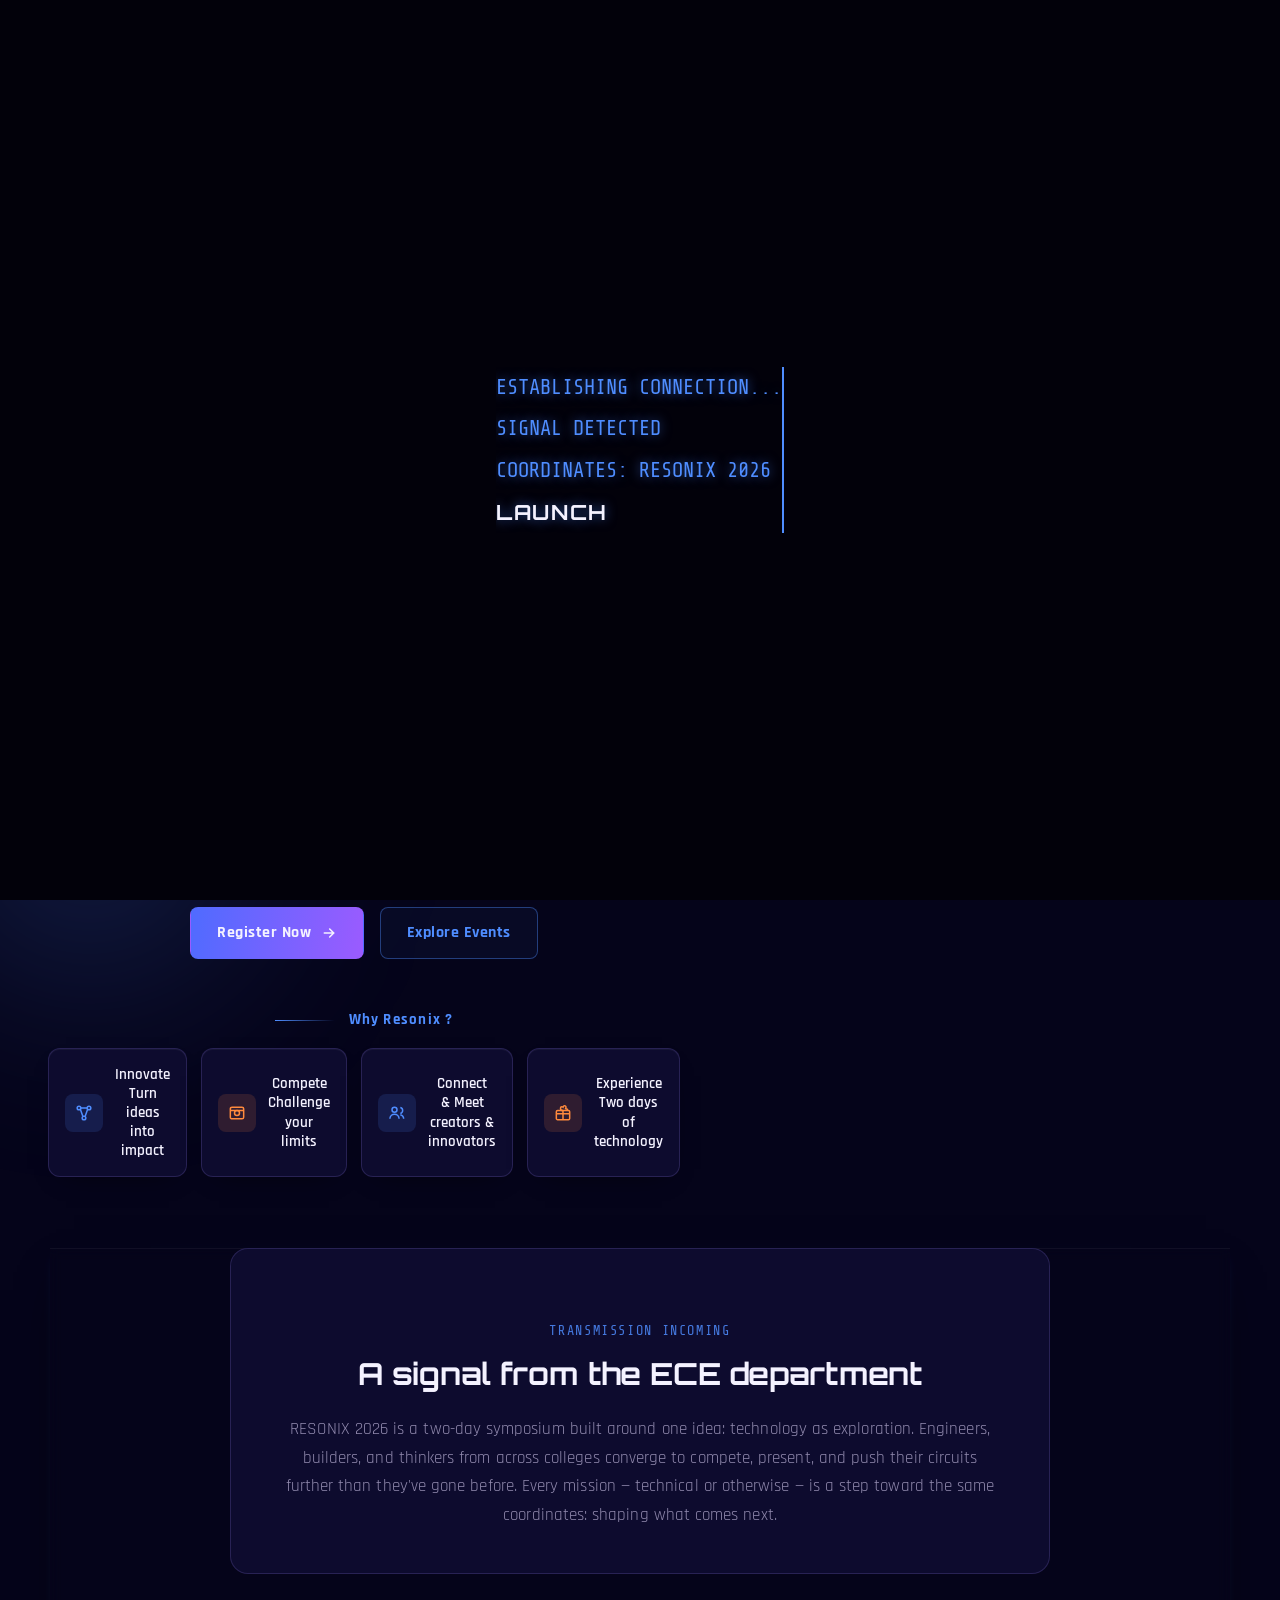
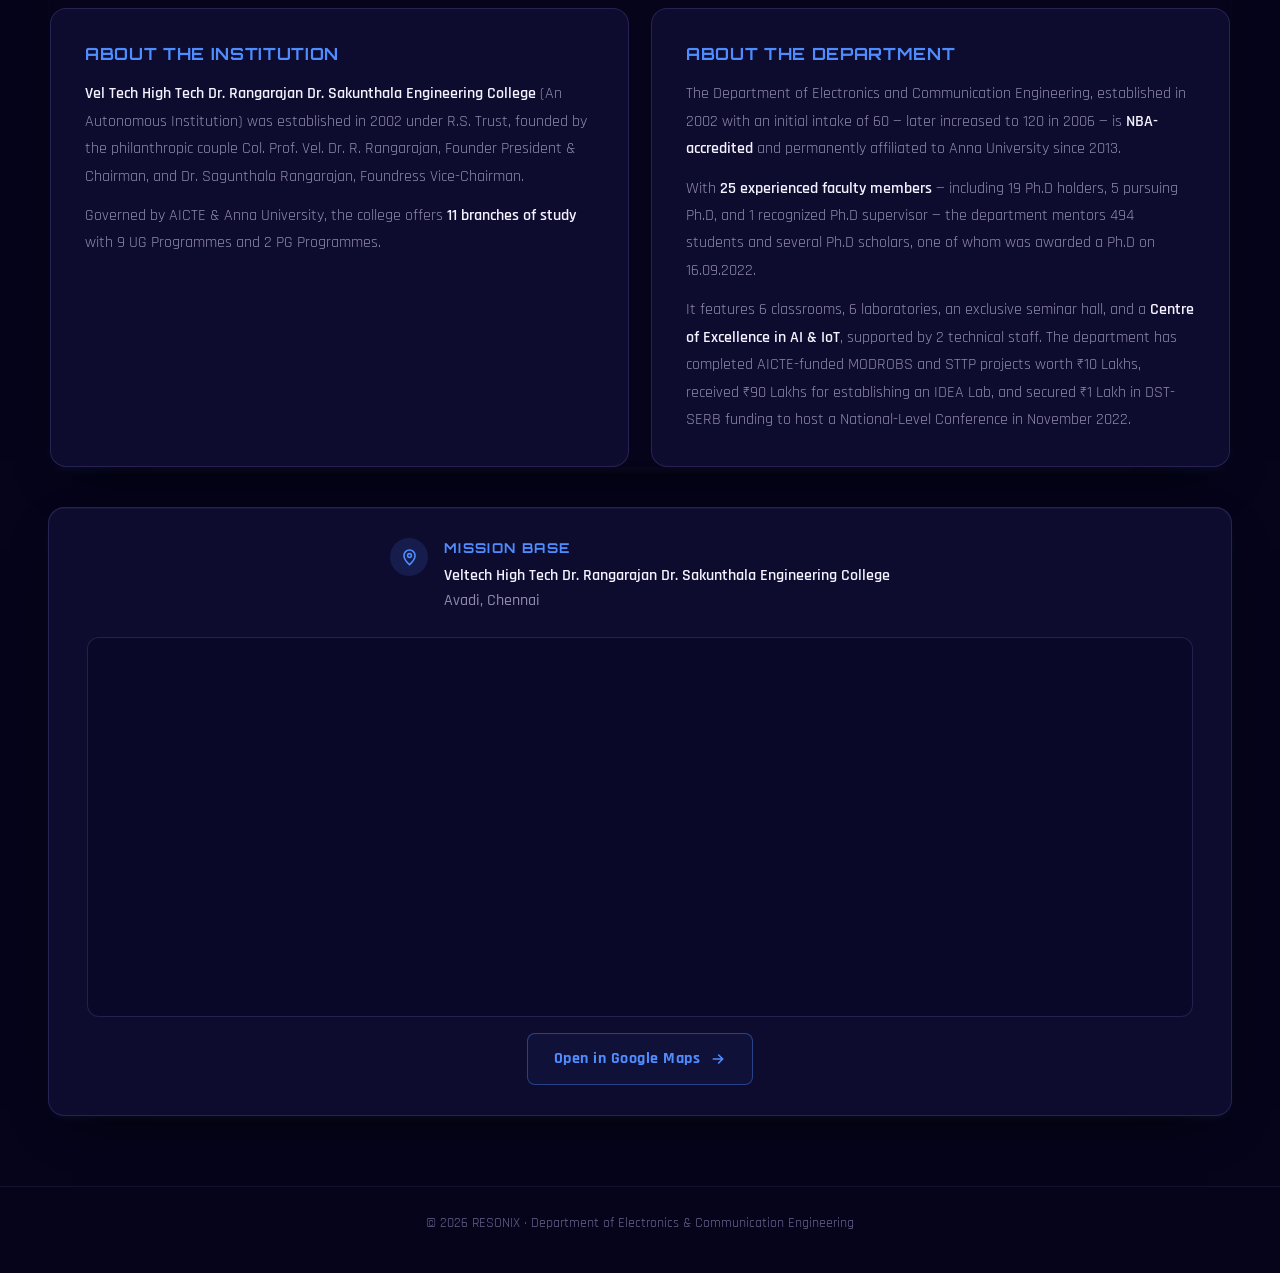
==== commit ee55576d: "updated day 1 and day 2" ====
--- a/index.html
+++ b/index.html
@@ -865,11 +865,11 @@
       </div>
 
       <div class="cta-row reveal d4">
-        <a href="https://veltech.edu.in/resonix/" target="_blank" rel="noopener" class="btn btn-primary">
+        <a href="Events.html" class="btn btn-primary">
           Register Now
           <svg viewBox="0 0 24 24" fill="none" stroke="currentColor" stroke-width="2.4" stroke-linecap="round"><path d="M5 12h14M13 6l6 6-6 6"/></svg>
         </a>
-        <a href="Events.html" class="btn btn-outline">View Missions</a>
+        <a href="Events.html" class="btn btn-outline">Explore Events</a>
       </div>
 
       <div class="highlights reveal" id="achievements">
